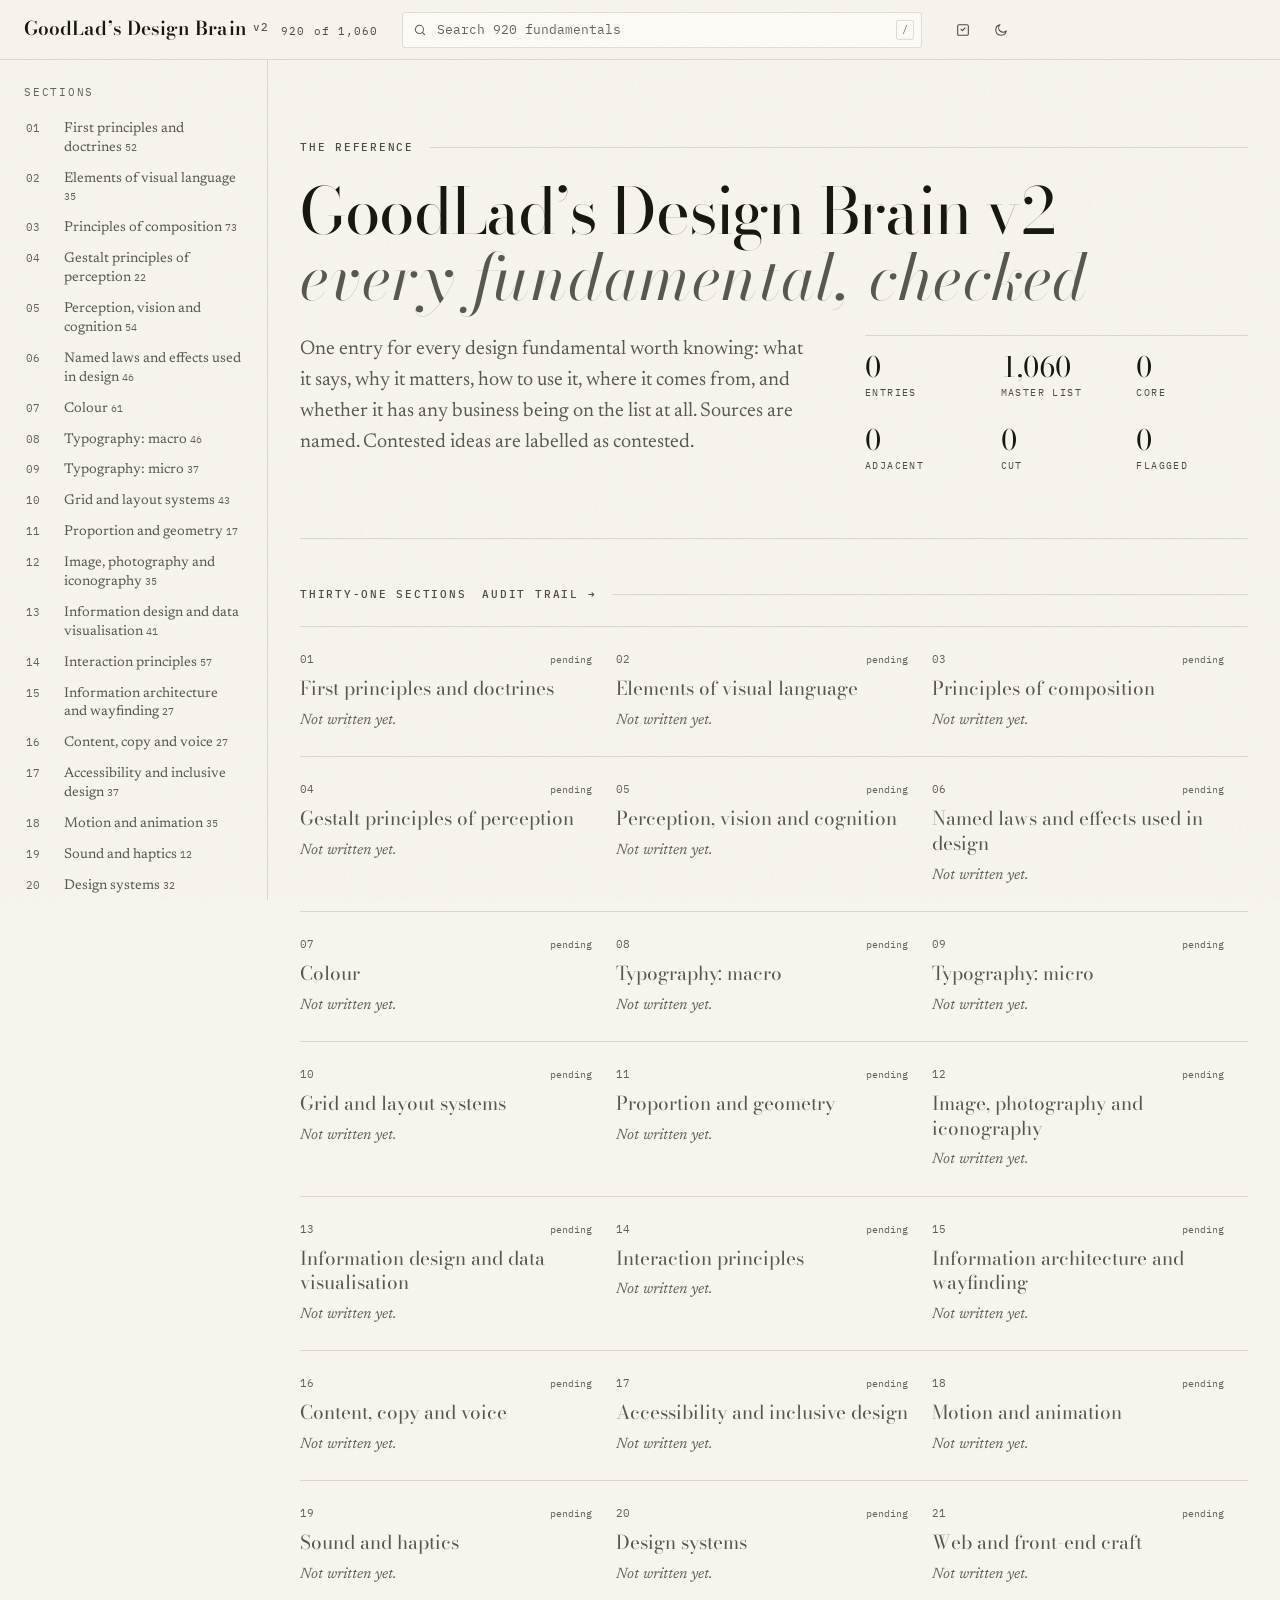
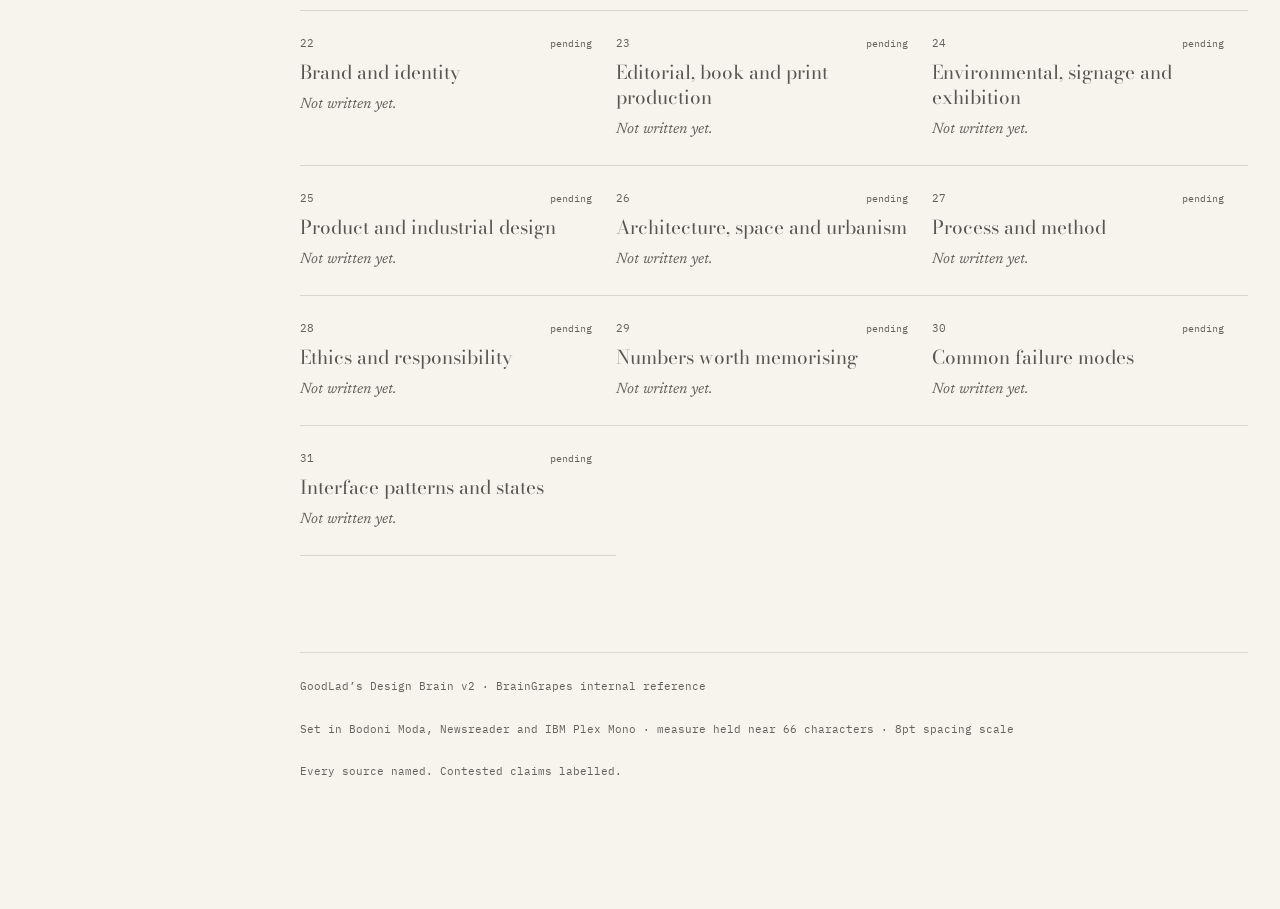
==== site/index.html @ 20d494e6 "Design Brain v2: method, measurement tool, 1,124 entries Library becomes method. Adds the always-rea" ====
<!doctype html>
<html lang="en-GB">
<head>
<meta charset="utf-8">
<meta name="viewport" content="width=device-width, initial-scale=1, viewport-fit=cover">
<title>GoodLad’s Design Brain v2</title>
<meta name="description" content="Every design fundamental, explained in plain English and checked against a named source.">
<meta name="color-scheme" content="light dark">

<link rel="preconnect" href="https://fonts.googleapis.com">
<link rel="preconnect" href="https://fonts.gstatic.com" crossorigin>
<!-- Three families, three jobs: Bodoni Moda displays (and demonstrates optical
     sizing), Newsreader carries the reading text, IBM Plex Mono labels. -->
<link href="https://fonts.googleapis.com/css2?family=Bodoni+Moda:ital,opsz,wght@0,6..96,400..700;1,6..96,400..600&family=Newsreader:ital,opsz,wght@0,6..72,300..600;1,6..72,300..500&family=IBM+Plex+Mono:wght@400;500;600&display=swap" rel="stylesheet">

<link rel="stylesheet" href="assets/styles.css">
<link rel="stylesheet" href="assets/demos.css">
<link rel="icon" href="data:image/svg+xml,<svg xmlns='http://www.w3.org/2000/svg' viewBox='0 0 100 100'><rect width='100' height='100' fill='%2317150f'/><text y='72' x='50' text-anchor='middle' font-size='64' fill='%23f7f4ed' font-family='Georgia,serif'>D</text></svg>">
</head>
<body>

<a class="skip-link" href="#view">Skip to content</a>

<header class="topbar">
  <button class="icon-btn nav-toggle" id="nav-btn" aria-label="Show sections">
    <svg viewBox="0 0 24 24" fill="none" stroke="currentColor" stroke-width="1.6" aria-hidden="true">
      <path d="M4 7h16M4 12h16M4 17h16" stroke-linecap="round"/>
    </svg>
  </button>

  <a class="brand" href="#/">
    <span class="brand__mark"><span class="brand__owner">GoodLad’s </span>Design Brain <span class="brand__v">v2</span></span>
    <span class="brand__meta" id="progress">loading</span>
  </a>

  <div class="topbar__search">
    <label class="visually-hidden" for="search">Search every fundamental</label>
    <input class="search-input" id="search" type="search" placeholder="Search every fundamental" autocomplete="off" spellcheck="false">
    <svg class="search-icon" viewBox="0 0 24 24" fill="none" stroke="currentColor" stroke-width="1.8" aria-hidden="true">
      <circle cx="11" cy="11" r="7"/><path d="M20 20l-3.6-3.6" stroke-linecap="round"/>
    </svg>
    <span class="search-kbd">/</span>
  </div>

  <div class="topbar__actions">
    <a class="icon-btn" href="#/audit" aria-label="Audit trail" title="Audit trail">
      <svg viewBox="0 0 24 24" fill="none" stroke="currentColor" stroke-width="1.6" aria-hidden="true">
        <path d="M9 11l2 2 4-4" stroke-linecap="round" stroke-linejoin="round"/>
        <rect x="4" y="4" width="16" height="16" rx="2"/>
      </svg>
    </a>
    <button class="icon-btn" id="theme-btn" aria-label="Switch theme" title="Switch theme">
      <svg viewBox="0 0 24 24" fill="none" stroke="currentColor" stroke-width="1.6" aria-hidden="true">
        <path d="M20 13.5A8 8 0 1 1 10.5 4a6.5 6.5 0 0 0 9.5 9.5z" stroke-linejoin="round"/>
      </svg>
    </button>
  </div>
</header>

<div class="scrim" id="scrim"></div>

<div class="layout">
  <nav class="rail" id="rail" aria-label="Sections">
    <div class="rail__group">
      <div class="rail__heading">Sections</div>
      <ul id="rail-list"></ul>
    </div>
    <div class="rail__group">
      <div class="rail__heading">Views</div>
      <ul>
        <li><a class="rail__link" href="#/"><span class="rail__num">&mdash;</span><span class="rail__title">Index</span></a></li>
        <li><a class="rail__link" href="#/audit"><span class="rail__num">&mdash;</span><span class="rail__title">Audit trail</span></a></li>
      </ul>
    </div>
  </nav>

  <main class="main" id="view" tabindex="-1"></main>
</div>

<script src="assets/app.js"></script>
</body>
</html>
---- site/assets/styles.css ----
/* ==========================================================================
   Design Brain — stylesheet
   Swiss editorial reference. Warm paper, ink, one accent, hairline rules.
   Build-free: no preprocessor, no framework. Custom properties only.
   ========================================================================== */

/* --------------------------------------------------------------------------
   1. Tokens
   -------------------------------------------------------------------------- */

:root {
  /* Paper and ink (light is the default; dark overrides below) */
  --paper:        #f7f4ed;
  --paper-raised: #fdfbf6;
  --paper-sunk:   #efeade;
  --ink:          #17150f;
  --ink-2:        rgba(23, 21, 15, 0.71);
  /* Measured against the paper: ink-3 carries real content (labels, blurbs,
     meta) so it clears 4.5:1, and ink-4 is incidental so it clears 3:1.
     Entry 1014 sets these thresholds; the site has to meet them. */
  --ink-3:        rgba(23, 21, 15, 0.76);
  --ink-4:        rgba(23, 21, 15, 0.66);
  --rule:         rgba(23, 21, 15, 0.13);
  --rule-strong:  rgba(23, 21, 15, 0.26);

  /* One accent, used sparingly */
  --accent:       #5b3a94;
  --accent-soft:  rgba(91, 58, 148, 0.10);
  --accent-line:  rgba(91, 58, 148, 0.34);

  /* Verdict + status signals. Never the only cue: always paired with a word. */
  --sig-core:     #2f6146;
  --sig-adjacent: #8a5a12;
  --sig-disputed: #9b3a20;
  --sig-cut:      #7a1f1f;
  --sig-bg:       rgba(23, 21, 15, 0.04);

  /* Type */
  /* Bodoni Moda carries an optical-size axis, so hairlines thicken as the type
     gets smaller. Entry 348 of this site explains why that matters. */
  --font-display: 'Bodoni Moda', 'Didot', 'Bodoni MT', Georgia, serif;
  --font-text:    'Newsreader', Georgia, 'Iowan Old Style', 'Times New Roman', serif;
  --font-mono:    'IBM Plex Mono', ui-monospace, 'SF Mono', Menlo, Consolas, monospace;

  /* Type scale — 1.25 (major third), rounded to whole pixels */
  --t-xs:   0.6875rem;  /* 11px  mono labels */
  --t-sm:   0.8125rem;  /* 13px  meta */
  --t-base: 1.0625rem;  /* 17px  body */
  --t-lg:   1.25rem;    /* 20px  lead */
  --t-xl:   1.5rem;     /* 24px  entry title */
  --t-2xl:  2rem;       /* 32px  section title */
  --t-3xl:  2.75rem;    /* 44px  page title */
  --t-4xl:  4rem;       /* 64px  home display */

  /* Spacing — 8pt grid with a 4pt half-step */
  --s-1: 0.25rem;  --s-2: 0.5rem;  --s-3: 0.75rem;  --s-4: 1rem;
  --s-5: 1.5rem;   --s-6: 2rem;    --s-7: 3rem;     --s-8: 4rem;
  --s-9: 6rem;     --s-10: 8rem;

  /* Measure — the fundamental this site is most careful about.
     The ch unit is the width of "0", which in Newsreader is wider than the
     average lowercase letter, so 68ch renders about 82 characters. Measured on
     screen, 56ch lands a body line at roughly 66 characters, inside the 45-75
     range that entry 372 sets out. */
  --measure: 56ch;
  --measure-tight: 46ch;

  --rail: 268px;
  --gutter: 128px;      /* field-label gutter inside an entry */
  --radius: 3px;
  --ease: cubic-bezier(0.22, 1, 0.36, 1);

  color-scheme: light;
}

:root[data-theme='dark'] {
  --paper:        #12100c;
  --paper-raised: #1a1712;
  --paper-sunk:   #0d0b08;
  --ink:          #ede7da;
  --ink-2:        rgba(237, 231, 218, 0.68);
  --ink-3:        rgba(237, 231, 218, 0.66);
  --ink-4:        rgba(237, 231, 218, 0.58);
  --rule:         rgba(237, 231, 218, 0.14);
  --rule-strong:  rgba(237, 231, 218, 0.28);

  --accent:       #b9a0ea;
  --accent-soft:  rgba(185, 160, 234, 0.12);
  --accent-line:  rgba(185, 160, 234, 0.38);

  --sig-core:     #7fc0a0;
  --sig-adjacent: #d9a558;
  --sig-disputed: #e0866a;
  --sig-cut:      #e07070;
  --sig-bg:       rgba(237, 231, 218, 0.05);

  color-scheme: dark;
}

@media (prefers-color-scheme: dark) {
  :root:not([data-theme='light']) {
    --paper:        #12100c;
    --paper-raised: #1a1712;
    --paper-sunk:   #0d0b08;
    --ink:          #ede7da;
    --ink-2:        rgba(237, 231, 218, 0.68);
    --ink-3:        rgba(237, 231, 218, 0.66);
    --ink-4:        rgba(237, 231, 218, 0.58);
    --rule:         rgba(237, 231, 218, 0.14);
    --rule-strong:  rgba(237, 231, 218, 0.28);
    --accent:       #b9a0ea;
    --accent-soft:  rgba(185, 160, 234, 0.12);
    --accent-line:  rgba(185, 160, 234, 0.38);
    --sig-core:     #7fc0a0;
    --sig-adjacent: #d9a558;
    --sig-disputed: #e0866a;
    --sig-cut:      #e07070;
    --sig-bg:       rgba(237, 231, 218, 0.05);
    color-scheme: dark;
  }
}

/* --------------------------------------------------------------------------
   2. Reset and base
   -------------------------------------------------------------------------- */

*, *::before, *::after { box-sizing: border-box; }

html {
  -webkit-text-size-adjust: 100%;
  scroll-behavior: smooth;
  scroll-padding-top: 96px;
}

@media (prefers-reduced-motion: reduce) {
  html { scroll-behavior: auto; }
  *, *::before, *::after {
    animation-duration: 0.001ms !important;
    animation-iteration-count: 1 !important;
    transition-duration: 0.001ms !important;
  }
}

body {
  margin: 0;
  background: var(--paper);
  color: var(--ink);
  font-family: var(--font-text);
  font-size: var(--t-base);
  line-height: 1.62;
  font-optical-sizing: auto;
  -webkit-font-smoothing: antialiased;
  text-rendering: optimizeLegibility;
}

/* Paper grain. Inline SVG so it works offline from file://. */
body::after {
  content: '';
  position: fixed;
  inset: 0;
  z-index: 9999;
  pointer-events: none;
  opacity: 0.028;
  background-image: url("data:image/svg+xml,%3Csvg xmlns='http://www.w3.org/2000/svg' viewBox='0 0 240 240'%3E%3Cfilter id='n'%3E%3CfeTurbulence type='fractalNoise' baseFrequency='0.85' numOctaves='3' stitchTiles='stitch'/%3E%3C/filter%3E%3Crect width='100%25' height='100%25' filter='url(%23n)'/%3E%3C/svg%3E");
}

:root[data-theme='dark'] body::after { opacity: 0.05; }

h1, h2, h3, h4 { margin: 0; font-weight: 400; line-height: 1.12; }
p { margin: 0 0 var(--s-4); }
p:last-child { margin-bottom: 0; }
ul, ol { margin: 0; padding: 0; }
li { list-style: none; }

a {
  color: inherit;
  text-decoration-color: var(--accent-line);
  text-underline-offset: 3px;
  text-decoration-thickness: 1px;
  transition: color 0.18s var(--ease);
}
a:hover { color: var(--accent); }

::selection { background: var(--ink); color: var(--paper); }

:focus-visible {
  outline: 2px solid var(--accent);
  outline-offset: 3px;
  border-radius: 1px;
}

button {
  font: inherit;
  color: inherit;
  background: none;
  border: none;
  cursor: pointer;
}

hr {
  height: 1px;
  border: 0;
  background: var(--rule);
  margin: var(--s-7) 0;
}

::-webkit-scrollbar { width: 10px; height: 10px; }
::-webkit-scrollbar-track { background: transparent; }
::-webkit-scrollbar-thumb { background: var(--rule-strong); border-radius: 6px; }
::-webkit-scrollbar-thumb:hover { background: var(--ink-3); }

.skip-link {
  position: absolute;
  left: -9999px;
  top: var(--s-2);
  z-index: 200;
  background: var(--ink);
  color: var(--paper);
  padding: var(--s-2) var(--s-4);
  font-family: var(--font-mono);
  font-size: var(--t-sm);
}
.skip-link:focus { left: var(--s-4); }

.visually-hidden {
  position: absolute;
  width: 1px; height: 1px;
  margin: -1px; padding: 0;
  overflow: hidden;
  clip: rect(0 0 0 0);
  white-space: nowrap;
  border: 0;
}

/* --------------------------------------------------------------------------
   3. Shared type primitives
   -------------------------------------------------------------------------- */

.mono-label {
  font-family: var(--font-mono);
  font-size: var(--t-xs);
  font-weight: 500;
  letter-spacing: 0.16em;
  text-transform: uppercase;
  color: var(--ink-3);
  line-height: 1.4;
}

.rule-label {
  display: flex;
  align-items: center;
  gap: var(--s-4);
  margin-bottom: var(--s-5);
}
.rule-label::after {
  content: '';
  flex: 1;
  height: 1px;
  background: var(--rule);
}

.display {
  font-family: var(--font-display);
  font-weight: 400;
  letter-spacing: -0.004em;
}

.lead {
  font-size: var(--t-lg);
  line-height: 1.55;
  color: var(--ink-2);
  max-width: var(--measure);
}

.measure { max-width: var(--measure); }

/* --------------------------------------------------------------------------
   4. Shell: top bar, rail, main
   -------------------------------------------------------------------------- */

.topbar {
  position: sticky;
  top: 0;
  z-index: 60;
  display: flex;
  align-items: center;
  gap: var(--s-5);
  height: 60px;
  padding: 0 var(--s-5);
  background: color-mix(in srgb, var(--paper) 88%, transparent);
  backdrop-filter: blur(14px);
  -webkit-backdrop-filter: blur(14px);
  border-bottom: 1px solid var(--rule);
}

.brand {
  display: flex;
  align-items: baseline;
  gap: var(--s-3);
  text-decoration: none;
  flex: 0 0 auto;
}
.brand__mark {
  font-family: var(--font-display);
  font-size: 1.1875rem;
  font-variation-settings: 'opsz' 20;
  letter-spacing: 0.004em;
  font-weight: 600;
  white-space: nowrap;
}
/* The owner's name is chrome, not wayfinding: it goes first on a narrow
   screen so the search field keeps a usable width. */
@media (max-width: 560px) { .brand__owner { display: none; } }
.brand__v {
  font-family: var(--font-mono);
  font-size: var(--t-xs);
  font-weight: 500;
  letter-spacing: 0.08em;
  vertical-align: 0.35em;
  margin-left: 0.15em;
  color: var(--ink-2);
}
.brand__meta {
  font-family: var(--font-mono);
  font-size: var(--t-xs);
  letter-spacing: 0.1em;
  color: var(--ink-3);
}
@media (max-width: 620px) { .brand__meta { display: none; } }

.topbar__search { flex: 1 1 auto; max-width: 520px; position: relative; }

.search-input {
  width: 100%;
  height: 36px;
  padding: 0 var(--s-4) 0 34px;
  font-family: var(--font-mono);
  font-size: var(--t-sm);
  color: var(--ink);
  background: var(--paper-raised);
  border: 1px solid var(--rule);
  border-radius: var(--radius);
  transition: border-color 0.18s var(--ease), background 0.18s var(--ease);
}
.search-input::placeholder { color: var(--ink-4); }
.search-input:focus {
  outline: none;
  border-color: var(--accent-line);
  background: var(--paper-raised);
  box-shadow: 0 0 0 3px var(--accent-soft);
}
.search-icon {
  position: absolute;
  left: 11px; top: 50%;
  transform: translateY(-50%);
  width: 14px; height: 14px;
  color: var(--ink-4);
  pointer-events: none;
}
.search-kbd {
  position: absolute;
  right: 8px; top: 50%;
  transform: translateY(-50%);
  font-family: var(--font-mono);
  font-size: 10px;
  color: var(--ink-4);
  border: 1px solid var(--rule);
  border-radius: 2px;
  padding: 1px 5px;
  pointer-events: none;
}
.search-input:focus + .search-icon + .search-kbd,
.search-input:not(:placeholder-shown) + .search-icon + .search-kbd { opacity: 0; }

.topbar__actions { display: flex; align-items: center; gap: var(--s-1); flex: 0 0 auto; }

.icon-btn {
  display: grid;
  place-items: center;
  width: 34px; height: 34px;
  border-radius: var(--radius);
  color: var(--ink-3);
  transition: color 0.18s var(--ease), background 0.18s var(--ease);
}
.icon-btn:hover { color: var(--ink); background: var(--sig-bg); }
.icon-btn svg { width: 16px; height: 16px; }

.nav-toggle { display: none; }
@media (max-width: 1080px) { .nav-toggle { display: grid; } }

.layout {
  display: grid;
  grid-template-columns: var(--rail) minmax(0, 1fr);
  align-items: start;
}
@media (max-width: 1080px) { .layout { grid-template-columns: minmax(0, 1fr); } }

/* Rail --------------------------------------------------------------------- */

.rail {
  position: sticky;
  top: 60px;
  height: calc(100vh - 60px);
  overflow-y: auto;
  overscroll-behavior: contain;
  border-right: 1px solid var(--rule);
  padding: var(--s-5) 0 var(--s-8);
}
@media (max-width: 1080px) {
  .rail {
    position: fixed;
    top: 60px; left: 0;
    width: min(320px, 86vw);
    background: var(--paper);
    border-right: 1px solid var(--rule-strong);
    transform: translateX(-102%);
    transition: transform 0.28s var(--ease);
    z-index: 55;
    box-shadow: 12px 0 40px rgba(0, 0, 0, 0.08);
  }
  body.nav-open .rail { transform: translateX(0); }
}

.rail__group { margin-bottom: var(--s-6); }
.rail__heading {
  padding: 0 var(--s-5) var(--s-3);
  font-family: var(--font-mono);
  font-size: var(--t-xs);
  letter-spacing: 0.16em;
  text-transform: uppercase;
  color: var(--ink-4);
}

.rail__link {
  display: grid;
  grid-template-columns: 26px minmax(0, 1fr);
  gap: var(--s-3);
  align-items: baseline;
  padding: 6px var(--s-5);
  font-size: 0.875rem;
  line-height: 1.35;
  color: var(--ink-2);
  text-decoration: none;
  border-left: 2px solid transparent;
  transition: color 0.16s var(--ease), background 0.16s var(--ease);
}
.rail__link:hover { color: var(--ink); background: var(--sig-bg); }
.rail__link[aria-current='page'] {
  color: var(--ink);
  border-left-color: var(--accent);
  background: var(--accent-soft);
}
.rail__num {
  font-family: var(--font-mono);
  font-size: var(--t-xs);
  color: var(--ink-4);
  font-variant-numeric: tabular-nums;
}
.rail__link[aria-current='page'] .rail__num { color: var(--accent); }
.rail__count {
  font-family: var(--font-mono);
  font-size: 10px;
  color: var(--ink-4);
}
.rail__link--pending .rail__title { color: var(--ink-4); }

.scrim {
  position: fixed;
  inset: 60px 0 0;
  background: rgba(0, 0, 0, 0.32);
  opacity: 0;
  pointer-events: none;
  transition: opacity 0.28s var(--ease);
  z-index: 54;
}
body.nav-open .scrim { opacity: 1; pointer-events: auto; }
@media (min-width: 1081px) { .scrim { display: none; } }

/* Main --------------------------------------------------------------------- */

.main { min-width: 0; padding: var(--s-7) var(--s-6) var(--s-10); }
@media (max-width: 700px) { .main { padding: var(--s-6) var(--s-5) var(--s-9); } }

.wrap { max-width: 980px; margin: 0 auto; }

/* --------------------------------------------------------------------------
   5. Home
   -------------------------------------------------------------------------- */

.hero { padding: var(--s-6) 0 var(--s-8); border-bottom: 1px solid var(--rule); }

.hero__title {
  font-family: var(--font-display);
  font-size: clamp(2.75rem, 7vw, var(--t-4xl));
  line-height: 1.02;
  letter-spacing: -0.012em;
  font-variation-settings: 'opsz' 96;
  margin-bottom: var(--s-5);
}
/* Bodoni italic fits tightly by design. Open it back up at display size so the
   words do not run together. */
.hero__title em {
  font-style: italic;
  font-weight: 400;
  letter-spacing: 0.008em;
  word-spacing: 0.06em;
  color: var(--ink-2);
}

.hero__grid {
  display: grid;
  grid-template-columns: minmax(0, 1.35fr) minmax(0, 1fr);
  gap: var(--s-7);
  align-items: end;
}
@media (max-width: 860px) { .hero__grid { grid-template-columns: minmax(0, 1fr); gap: var(--s-5); } }

.stat-row {
  display: grid;
  grid-template-columns: repeat(auto-fit, minmax(96px, 1fr));
  gap: var(--s-5);
  border-top: 1px solid var(--rule);
  padding-top: var(--s-4);
}
.stat__n {
  display: block;
  font-family: var(--font-display);
  font-size: 1.75rem;
  font-variation-settings: 'opsz' 32;
  line-height: 1.1;
  font-variant-numeric: tabular-nums;
}
.stat__l {
  display: block;
  font-family: var(--font-mono);
  font-size: 10px;
  letter-spacing: 0.14em;
  text-transform: uppercase;
  color: var(--ink-3);
  margin-top: 2px;
}

.section-index {
  display: grid;
  grid-template-columns: repeat(auto-fill, minmax(280px, 1fr));
  gap: 0;
  border-top: 1px solid var(--rule);
}

.sec-card {
  display: block;
  padding: var(--s-5) var(--s-5) var(--s-5) 0;
  border-bottom: 1px solid var(--rule);
  text-decoration: none;
  transition: background 0.18s var(--ease);
  position: relative;
}
/* Indent on hover via transform, never padding: these rows run into the hundreds
   and animating a layout property would thrash the whole list. */
.sec-card > * { transition: transform 0.18s var(--ease); }
.sec-card:hover { background: var(--sig-bg); }
.sec-card:hover > * { transform: translateX(8px); }
.sec-card__top {
  display: flex;
  align-items: baseline;
  justify-content: space-between;
  gap: var(--s-4);
  margin-bottom: var(--s-2);
}
.sec-card__num {
  font-family: var(--font-mono);
  font-size: var(--t-xs);
  color: var(--accent);
  font-variant-numeric: tabular-nums;
}
.sec-card__count { font-family: var(--font-mono); font-size: 10px; color: var(--ink-4); }
.sec-card__title {
  display: block;
  font-family: var(--font-display);
  font-size: 1.1875rem;
  font-variation-settings: 'opsz' 20;
  letter-spacing: 0;
  line-height: 1.3;
  margin-bottom: var(--s-2);
  color: var(--ink);
}
.sec-card__blurb { font-size: 0.9375rem; line-height: 1.5; color: var(--ink-3); margin: 0; }
/* Pending cards read as quieter, but the titles are still real text and must
   stay legible: no opacity stacking on top of an already-muted colour. */
.sec-card--pending .sec-card__title { color: var(--ink-2); }
.sec-card--pending .sec-card__num { color: var(--ink-4); }
.sec-card--pending .sec-card__blurb { color: var(--ink-4); font-style: italic; }

/* --------------------------------------------------------------------------
   6. Section page
   -------------------------------------------------------------------------- */

.page-head { padding-bottom: var(--s-6); border-bottom: 1px solid var(--rule-strong); margin-bottom: var(--s-7); }
.page-head__eyebrow { margin-bottom: var(--s-4); }
.page-head__title {
  font-family: var(--font-display);
  font-size: clamp(2rem, 4.4vw, var(--t-3xl));
  letter-spacing: -0.008em;
  line-height: 1.1;
  font-variation-settings: 'opsz' 72;
  margin-bottom: var(--s-5);
  max-width: 22ch;
}
.page-head__intro { font-size: var(--t-lg); line-height: 1.55; color: var(--ink-2); max-width: var(--measure); }

.toc {
  border-top: 1px solid var(--rule);
  border-bottom: 1px solid var(--rule);
  padding: var(--s-4) 0;
  margin-bottom: var(--s-7);
  columns: 2;
  column-gap: var(--s-6);
}
@media (max-width: 700px) { .toc { columns: 1; } }
.toc a {
  display: block;
  font-size: 0.875rem;
  line-height: 1.5;
  padding: 2px 0;
  color: var(--ink-2);
  text-decoration: none;
  break-inside: avoid;
}
.toc a:hover { color: var(--accent); }
.toc .n {
  font-family: var(--font-mono);
  font-size: 10px;
  color: var(--ink-4);
  margin-right: var(--s-2);
  font-variant-numeric: tabular-nums;
}

/* --------------------------------------------------------------------------
   7. Entry
   -------------------------------------------------------------------------- */

.entry {
  padding: var(--s-7) 0;
  border-bottom: 1px solid var(--rule);
  scroll-margin-top: 84px;
}
.entry:first-of-type { padding-top: var(--s-2); }

.entry__head { margin-bottom: var(--s-5); }

.entry__num {
  font-family: var(--font-mono);
  font-size: var(--t-xs);
  letter-spacing: 0.1em;
  color: var(--accent);
  font-variant-numeric: tabular-nums;
  display: block;
  margin-bottom: var(--s-2);
}

.entry__title {
  font-family: var(--font-display);
  font-size: clamp(1.5rem, 3vw, var(--t-xl));
  letter-spacing: -0.002em;
  font-variation-settings: 'opsz' 28;
  line-height: 1.2;
  margin-bottom: var(--s-3);
  display: flex;
  align-items: baseline;
  gap: var(--s-3);
  flex-wrap: wrap;
}
.entry__anchor {
  font-family: var(--font-mono);
  font-size: var(--t-xs);
  color: var(--ink-4);
  opacity: 0;
  text-decoration: none;
  transition: opacity 0.18s var(--ease);
}
.entry:hover .entry__anchor, .entry__anchor:focus { opacity: 1; }

.entry__aka {
  font-family: var(--font-mono);
  font-size: var(--t-xs);
  color: var(--ink-3);
  margin-bottom: var(--s-3);
}

.entry__oneline {
  font-size: var(--t-lg);
  line-height: 1.5;
  color: var(--ink);
  max-width: var(--measure);
  border-left: 2px solid var(--accent-line);
  padding-left: var(--s-4);
  margin-bottom: var(--s-5);
}

/* Field rows: mono label in a left gutter, content in the measure column. */
.field {
  display: grid;
  grid-template-columns: var(--gutter) minmax(0, 1fr);
  gap: var(--s-5);
  padding: var(--s-4) 0;
  border-top: 1px solid var(--rule);
  align-items: start;
}
.field:first-of-type { border-top: 1px solid var(--rule); }
@media (max-width: 760px) {
  .field { grid-template-columns: minmax(0, 1fr); gap: var(--s-2); }
}
.field__label { padding-top: 3px; }
.field__body { max-width: var(--measure); min-width: 0; }
.field__body > p { margin-bottom: var(--s-3); }

.how-list { display: flex; flex-direction: column; gap: var(--s-3); }
.how-list li {
  display: grid;
  grid-template-columns: 18px minmax(0, 1fr);
  gap: var(--s-3);
  align-items: baseline;
}
.how-list li::before {
  content: counter(how-counter);
  counter-increment: how-counter;
  font-family: var(--font-mono);
  font-size: 10px;
  color: var(--ink-4);
  font-variant-numeric: tabular-nums;
}
.how-list { counter-reset: how-counter; }

.callout {
  background: var(--sig-bg);
  border-left: 2px solid var(--rule-strong);
  padding: var(--s-3) var(--s-4);
  font-size: 1rem;
  line-height: 1.55;
}
.callout--pitfall { border-left-color: var(--sig-disputed); }
.callout--numbers {
  border-left-color: var(--accent-line);
  font-family: var(--font-mono);
  font-size: var(--t-sm);
  line-height: 1.7;
}

.source-line { font-size: 1rem; color: var(--ink-2); }

/* Chips --------------------------------------------------------------------- */

.chips { display: flex; flex-wrap: wrap; gap: var(--s-2); align-items: center; }

.chip {
  display: inline-flex;
  align-items: center;
  gap: var(--s-2);
  font-family: var(--font-mono);
  font-size: 10px;
  letter-spacing: 0.12em;
  text-transform: uppercase;
  padding: 3px 8px;
  border: 1px solid var(--rule-strong);
  border-radius: 2px;
  color: var(--ink-2);
  white-space: nowrap;
}
.chip::before {
  content: '';
  width: 5px; height: 5px;
  border-radius: 50%;
  background: currentColor;
  flex: 0 0 auto;
}
.chip--core     { color: var(--sig-core);     border-color: color-mix(in srgb, var(--sig-core) 40%, transparent); }
.chip--adjacent { color: var(--sig-adjacent); border-color: color-mix(in srgb, var(--sig-adjacent) 40%, transparent); }
.chip--cut      { color: var(--sig-cut);      border-color: color-mix(in srgb, var(--sig-cut) 45%, transparent); }
.chip--verified { color: var(--sig-core);     border-color: color-mix(in srgb, var(--sig-core) 40%, transparent); }
.chip--adjusted { color: var(--sig-adjacent); border-color: color-mix(in srgb, var(--sig-adjacent) 40%, transparent); }
.chip--disputed { color: var(--sig-disputed); border-color: color-mix(in srgb, var(--sig-disputed) 45%, transparent); }
.chip--unverified { color: var(--ink-3); border-style: dashed; }

.entry--cut .entry__title { text-decoration: line-through; text-decoration-color: var(--sig-cut); text-decoration-thickness: 1px; }
.entry--cut { opacity: 0.86; }

.related { display: flex; flex-wrap: wrap; gap: var(--s-2); }
.related a {
  font-family: var(--font-mono);
  font-size: 10px;
  letter-spacing: 0.08em;
  padding: 3px 8px;
  border: 1px solid var(--rule);
  border-radius: 2px;
  text-decoration: none;
  color: var(--ink-2);
}
.related a:hover { border-color: var(--accent-line); color: var(--accent); }

/* --------------------------------------------------------------------------
   8. Search
   -------------------------------------------------------------------------- */

.results { border-top: 1px solid var(--rule); }

.result {
  display: grid;
  grid-template-columns: 56px minmax(0, 1fr) auto;
  gap: var(--s-4);
  align-items: baseline;
  padding: var(--s-4) var(--s-3) var(--s-4) 0;
  border-bottom: 1px solid var(--rule);
  text-decoration: none;
  transition: background 0.16s var(--ease);
}
.result > * { transition: transform 0.16s var(--ease); }
.result:hover, .result.is-active { background: var(--sig-bg); }
.result:hover > *, .result.is-active > * { transform: translateX(8px); }
.result__n {
  font-family: var(--font-mono);
  font-size: var(--t-xs);
  color: var(--ink-4);
  font-variant-numeric: tabular-nums;
}
/* Dense list rows use the reading serif, not the didone: at 17px a high-contrast
   display face gets fragile and slows scanning. */
.result__t { font-family: var(--font-text); font-weight: 500; font-size: 1.0625rem; }
.result__o { display: block; font-size: 0.9375rem; color: var(--ink-3); line-height: 1.45; margin-top: 2px; }
.result__s { font-family: var(--font-mono); font-size: 10px; color: var(--ink-4); text-align: right; white-space: nowrap; }
mark { background: var(--accent-soft); color: inherit; padding: 0 1px; border-radius: 2px; }

/* --------------------------------------------------------------------------
   9. Audit table
   -------------------------------------------------------------------------- */

.filters { display: flex; flex-wrap: wrap; gap: var(--s-2); margin-bottom: var(--s-6); }
.filter-btn {
  font-family: var(--font-mono);
  font-size: var(--t-xs);
  letter-spacing: 0.1em;
  text-transform: uppercase;
  padding: 5px 11px;
  border: 1px solid var(--rule-strong);
  border-radius: 2px;
  color: var(--ink-2);
  transition: all 0.16s var(--ease);
}
.filter-btn:hover { border-color: var(--accent-line); color: var(--accent); }
.filter-btn[aria-pressed='true'] { background: var(--ink); color: var(--paper); border-color: var(--ink); }

.audit-row {
  display: grid;
  grid-template-columns: 56px minmax(0, 1.1fr) 96px minmax(0, 1.9fr);
  gap: var(--s-4);
  padding: var(--s-4) 0;
  border-bottom: 1px solid var(--rule);
  align-items: start;
  font-size: 1rem;
}
@media (max-width: 860px) {
  .audit-row { grid-template-columns: 48px minmax(0, 1fr); }
  .audit-row .audit-verdict { grid-column: 2; }
  .audit-row .audit-why { grid-column: 2; }
}
.audit-why { color: var(--ink-2); line-height: 1.5; }

/* --------------------------------------------------------------------------
   10. Footer, empty states, print
   -------------------------------------------------------------------------- */

.colophon {
  margin-top: var(--s-9);
  padding-top: var(--s-5);
  border-top: 1px solid var(--rule);
  display: flex;
  flex-wrap: wrap;
  gap: var(--s-5);
  justify-content: space-between;
  font-family: var(--font-mono);
  font-size: var(--t-xs);
  color: var(--ink-4);
  line-height: 1.7;
}

.empty {
  padding: var(--s-8) 0;
  text-align: left;
  max-width: var(--measure-tight);
}
.empty__title { font-family: var(--font-display); font-size: var(--t-2xl); margin-bottom: var(--s-4); letter-spacing: -0.004em; font-variation-settings: 'opsz' 40; }
.empty p { color: var(--ink-2); }

.pagination {
  display: flex;
  justify-content: space-between;
  gap: var(--s-5);
  margin-top: var(--s-8);
  padding-top: var(--s-5);
  border-top: 1px solid var(--rule-strong);
}
.pagination a { text-decoration: none; max-width: 46%; }
.pagination .mono-label { margin-bottom: var(--s-2); }
.pagination__t { font-family: var(--font-text); font-weight: 500; font-size: 1.0625rem; line-height: 1.3; }
.pagination__next { text-align: right; margin-left: auto; }

.loading {
  display: flex;
  align-items: center;
  gap: var(--s-3);
  padding: var(--s-8) 0;
  font-family: var(--font-mono);
  font-size: var(--t-sm);
  color: var(--ink-3);
}
.loading::before {
  content: '';
  width: 8px; height: 8px;
  border-radius: 50%;
  background: var(--accent);
  animation: pulse 1.2s ease-in-out infinite;
}
@keyframes pulse { 0%, 100% { opacity: 0.25; } 50% { opacity: 1; } }

/* No "both" fill mode. With it, the page holds the from-state (opacity 0)
   until the animation runs, so anything that stops it running leaves the whole
   view invisible. Without it the content is visible by default and the
   animation is pure decoration on top. */
.fade-in { animation: fadeIn 0.4s var(--ease); }
@keyframes fadeIn { from { opacity: 0; transform: translateY(6px); } to { opacity: 1; transform: none; } }

@media print {
  .topbar, .rail, .scrim, .pagination, body::after { display: none !important; }
  .layout { grid-template-columns: 1fr; }
  body { background: #fff; color: #000; font-size: 11pt; }
  .entry { break-inside: avoid; border-bottom: 1px solid #ccc; }
  a { text-decoration: none; color: #000; }
}
---- site/assets/demos.css ----
/* ==========================================================================
   Design Brain — demo kit
   A small, fixed vocabulary for the live visual example attached to each entry.
   Every demo is built from these classes so 1,119 of them read as one system.
   Nothing here loads an image: demos are markup, so they stay sharp, follow the
   theme, weigh nothing and work offline.
   ========================================================================== */

/* --------------------------------------------------------------------------
   Shell
   -------------------------------------------------------------------------- */

.db-demo { margin: 0; }

/* Visuals want more room than the reading measure allows. */
.field--demo .field__body { max-width: 660px; }

.db-stage {
  position: relative;
  background: var(--paper-raised);
  border: 1px solid var(--rule);
  border-radius: var(--radius);
  padding: var(--s-5);
  overflow: hidden;
}
.db-stage--tight { padding: var(--s-3); }
.db-stage--flush { padding: 0; }
.db-stage--dark { background: var(--paper-sunk); }

.db-cap {
  margin-top: var(--s-2);
  font-family: var(--font-mono);
  font-size: var(--t-xs);
  line-height: 1.5;
  color: var(--ink-3);
}
.db-cap b { color: var(--ink-2); font-weight: 500; }

/* Two-up comparison: the workhorse of teaching a fundamental. ---------------- */

.db-pair {
  display: grid;
  grid-template-columns: 1fr 1fr;
  gap: var(--s-4);
}
@media (max-width: 620px) { .db-pair { grid-template-columns: 1fr; } }

/* The half is a flex column so the stage fills the space left under the tag.
   Using height:100% here made the stage overflow by the tag's height and paint
   over the caption below. */
.db-half { min-width: 0; display: flex; flex-direction: column; }
.db-half > .db-stage { flex: 1 1 auto; }

.db-tag {
  display: block;
  margin-bottom: var(--s-2);
  font-family: var(--font-mono);
  font-size: 10px;
  letter-spacing: 0.14em;
  text-transform: uppercase;
  color: var(--ink-3);
}
.db-tag--bad  { color: var(--sig-disputed); }
.db-tag--good { color: var(--sig-core); }

/* --------------------------------------------------------------------------
   Layout helpers
   -------------------------------------------------------------------------- */

.db-row { display: flex; align-items: center; gap: var(--s-3); flex-wrap: wrap; }
.db-row--tight { gap: 4px; }
.db-row--loose { gap: var(--s-6); }
.db-row--top { align-items: flex-start; }
.db-row--between { justify-content: space-between; }
.db-row--centre { justify-content: center; }
.db-row--nowrap { flex-wrap: nowrap; }
.db-row--baseline { align-items: baseline; }
.db-row--bottom { align-items: flex-end; }

.db-col { display: flex; flex-direction: column; gap: var(--s-3); }
.db-col--tight { gap: 4px; }

.db-stack { display: grid; }
.db-stack > * { grid-area: 1 / 1; }

.db-centre { display: grid; place-items: center; min-height: 120px; }
.db-fill { width: 100%; }

/* --------------------------------------------------------------------------
   Marks: the neutral shapes most perception demos are built from
   -------------------------------------------------------------------------- */

.db-dot, .db-sq, .db-tri {
  --mark: var(--ink);
  flex: 0 0 auto;
  background: var(--mark);
}
.db-dot { width: 14px; height: 14px; border-radius: 50%; }
.db-sq  { width: 14px; height: 14px; }
.db-tri {
  width: 0; height: 0; background: none;
  border-left: 8px solid transparent;
  border-right: 8px solid transparent;
  border-bottom: 14px solid var(--mark);
}

.db-dot--lg, .db-sq--lg { width: 26px; height: 26px; }
.db-dot--sm, .db-sq--sm { width: 8px; height: 8px; }
.db-dot--open { background: none; border: 1.5px solid var(--mark); }
.db-dot--accent, .db-sq--accent { --mark: var(--accent); }
.db-dot--mute, .db-sq--mute { --mark: var(--ink-4); }

.db-bar {
  height: 10px;
  background: var(--ink-4);
  border-radius: 1px;
}
.db-bar--ink { background: var(--ink); }
.db-bar--accent { background: var(--accent); }
.db-bar--tall { height: 22px; }
.db-bar--thin { height: 5px; }

.db-block {
  background: var(--ink-4);
  border-radius: 2px;
  min-height: 34px;
}
.db-block--ink { background: var(--ink); }
.db-block--accent { background: var(--accent); }
.db-block--outline { background: none; border: 1px solid var(--rule-strong); }

/* Text-as-texture: grey bars that stand in for body copy. */
.db-lines { display: flex; flex-direction: column; gap: 6px; }
.db-lines > i {
  display: block;
  height: 6px;
  background: var(--ink-4);
  border-radius: 1px;
  opacity: 0.55;
}
.db-lines > i:last-child { width: 62%; }

/* --------------------------------------------------------------------------
   Type specimens
   -------------------------------------------------------------------------- */

.db-type { font-family: var(--font-text); color: var(--ink); }
.db-type--display { font-family: var(--font-display); }
.db-type--mono { font-family: var(--font-mono); }
.db-type p { margin: 0 0 var(--s-2); }
.db-type p:last-child { margin-bottom: 0; }

.db-measure-narrow { max-width: 22em; }
.db-measure-good   { max-width: 33em; }
.db-measure-wide   { max-width: 100%; }

.db-specimen {
  font-family: var(--font-display);
  line-height: 1;
  letter-spacing: -0.01em;
}

/* Baseline and column overlays, drawn with gradients so no assets are needed. */
.db-baseline {
  background-image: repeating-linear-gradient(
    to bottom, var(--accent-soft) 0 1px, transparent 1px 24px);
}
/* Column guides sit behind the content and must stay quiet enough to read
   through. Set --db-cols for a different count. */
.db-cols {
  --db-cols: 6;
  --db-gutter: 16px;
  position: absolute;
  inset: 0;
  pointer-events: none;
  opacity: 0.5;
  background-image: repeating-linear-gradient(
    to right,
    var(--accent-soft) 0 calc((100% - (var(--db-cols) - 1) * var(--db-gutter)) / var(--db-cols)),
    transparent 0 calc((100% - (var(--db-cols) - 1) * var(--db-gutter)) / var(--db-cols) + var(--db-gutter)));
}

/* --------------------------------------------------------------------------
   Colour
   -------------------------------------------------------------------------- */

.db-swatch {
  width: 46px; height: 46px;
  border-radius: 2px;
  border: 1px solid var(--rule);
  flex: 0 0 auto;
}
.db-swatch--lg { width: 72px; height: 72px; }
.db-swatch--round { border-radius: 50%; }

.db-ramp { display: flex; width: 100%; height: 34px; border-radius: 2px; overflow: hidden; border: 1px solid var(--rule); }
.db-ramp > span { flex: 1 1 0; }

.db-chip-text {
  display: grid;
  place-items: center;
  padding: var(--s-3);
  border-radius: 2px;
  font-size: 0.9375rem;
  text-align: center;
}

/* --------------------------------------------------------------------------
   Miniature interface parts
   -------------------------------------------------------------------------- */

.db-ui {
  background: var(--paper);
  border: 1px solid var(--rule-strong);
  border-radius: 4px;
  padding: var(--s-3);
  font-size: 0.8125rem;
  color: var(--ink-2);
}

.db-btn {
  display: inline-block;
  padding: 7px 14px;
  border-radius: 3px;
  background: var(--ink);
  color: var(--paper);
  font-family: var(--font-mono);
  font-size: 11px;
  letter-spacing: 0.04em;
  border: 1px solid var(--ink);
  white-space: nowrap;
}
.db-btn--ghost { background: none; color: var(--ink-2); border-color: var(--rule-strong); }
.db-btn--quiet { background: none; color: var(--ink-3); border-color: transparent; }
.db-btn--danger { background: var(--sig-cut); border-color: var(--sig-cut); color: #fff; }
.db-btn--sm { padding: 3px 8px; font-size: 10px; }
.db-btn--lg { padding: 12px 22px; font-size: 13px; }

.db-input {
  display: block;
  width: 100%;
  padding: 7px 10px;
  border: 1px solid var(--rule-strong);
  border-radius: 3px;
  background: var(--paper);
  font-family: var(--font-mono);
  font-size: 11px;
  color: var(--ink-3);
}
.db-input--error { border-color: var(--sig-disputed); }

.db-label {
  display: block;
  margin-bottom: 3px;
  font-family: var(--font-mono);
  font-size: 10px;
  letter-spacing: 0.08em;
  text-transform: uppercase;
  color: var(--ink-3);
}

.db-card {
  background: var(--paper);
  border: 1px solid var(--rule);
  border-radius: 3px;
  padding: var(--s-3);
}

.db-nav {
  display: flex;
  gap: var(--s-4);
  font-family: var(--font-mono);
  font-size: 11px;
  color: var(--ink-3);
  border-bottom: 1px solid var(--rule);
  padding-bottom: var(--s-2);
}
.db-nav b { color: var(--ink); font-weight: 500; }

/* --------------------------------------------------------------------------
   Annotation
   -------------------------------------------------------------------------- */

.db-note {
  font-family: var(--font-mono);
  font-size: 10px;
  letter-spacing: 0.06em;
  color: var(--ink-3);
  text-transform: uppercase;
}
.db-note--accent { color: var(--accent); }

.db-arrow { color: var(--ink-4); font-size: 14px; line-height: 1; }

.db-measure-mark {
  position: relative;
  border-top: 1px solid var(--accent-line);
  padding-top: 3px;
  font-family: var(--font-mono);
  font-size: 10px;
  color: var(--accent);
}

.db-svg { display: block; width: 100%; height: auto; overflow: visible; }
.db-svg .s { stroke: var(--ink); fill: none; stroke-width: 1.5; }
.db-svg .s-mute { stroke: var(--ink-4); fill: none; stroke-width: 1; }
.db-svg .s-accent { stroke: var(--accent); fill: none; stroke-width: 1.5; }
.db-svg .f { fill: var(--ink); stroke: none; }
.db-svg .f-mute { fill: var(--ink-4); stroke: none; }
.db-svg .f-accent { fill: var(--accent); stroke: none; }
.db-svg .t {
  fill: var(--ink-3);
  font-family: var(--font-mono);
  font-size: 9px;
  letter-spacing: 0.06em;
  stroke: none;
}

/* --------------------------------------------------------------------------
   Motion. Every animation stops for prefers-reduced-motion, which the global
   stylesheet already enforces, and each one loops so it can be watched twice.
   -------------------------------------------------------------------------- */

.db-anim { animation-duration: 2.4s; animation-iteration-count: infinite; }
.db-anim--slide  { animation-name: dbSlide; }
.db-anim--fade   { animation-name: dbFade; }
.db-anim--pulse  { animation-name: dbPulse; }
.db-anim--linear { animation-timing-function: linear; }
.db-anim--ease   { animation-timing-function: cubic-bezier(0.22, 1, 0.36, 1); }
.db-anim--in     { animation-timing-function: cubic-bezier(0.5, 0, 0.75, 0); }
.db-anim--jump   { animation-timing-function: steps(4, end); }

@keyframes dbSlide { 0%, 12% { transform: translateX(0); } 50%, 62% { transform: translateX(120px); } 100% { transform: translateX(0); } }
@keyframes dbFade  { 0%, 12% { opacity: 0.15; } 50%, 62% { opacity: 1; } 100% { opacity: 0.15; } }
@keyframes dbPulse { 0%, 100% { transform: scale(1); } 50% { transform: scale(1.35); } }

/* --------------------------------------------------------------------------
   Print: demos stay, animation does not
   -------------------------------------------------------------------------- */

@media print {
  .db-anim { animation: none !important; }
  .db-stage { border-color: #ccc; background: #fff; }
}

/* Entries judged not to need a visual. */
.no-visual { font-size: 0.9375rem; color: var(--ink-3); margin: 0; font-style: italic; }
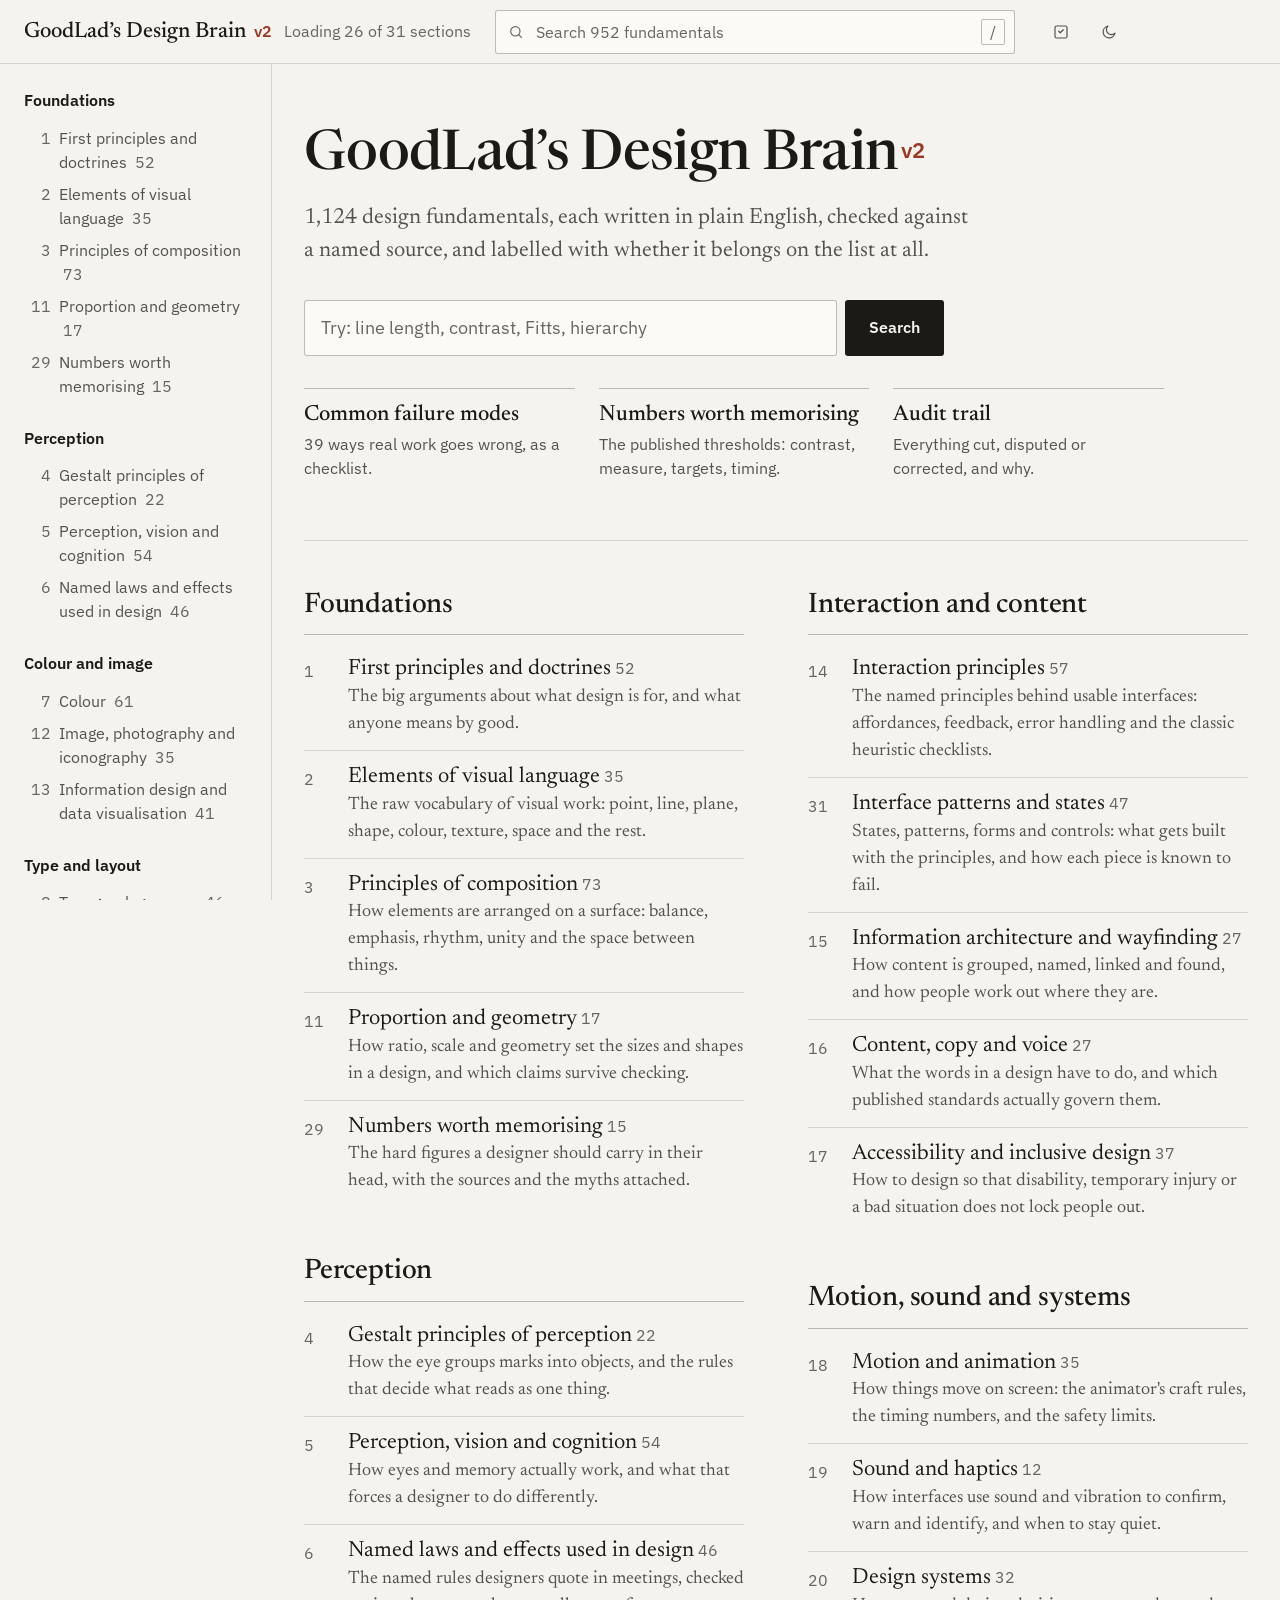
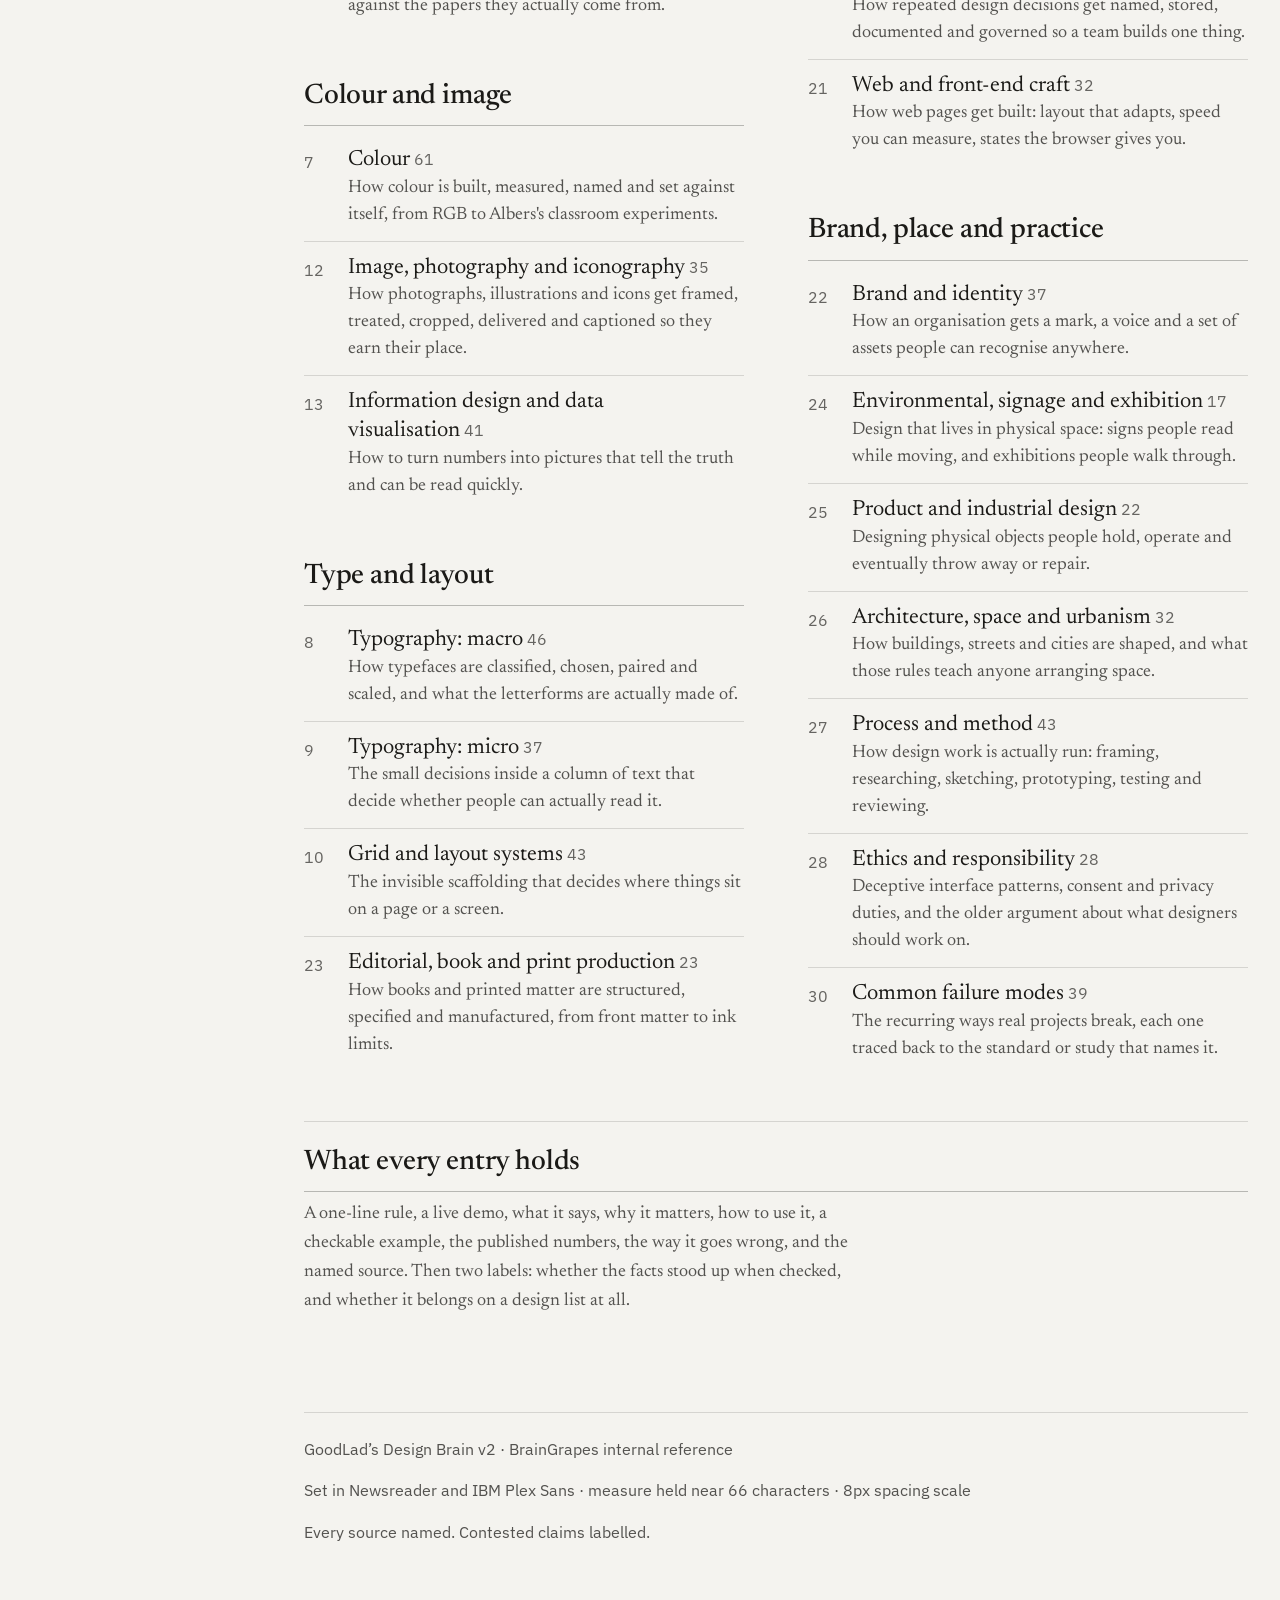
==== commit 622afa0c: "Run the site through its own method Critique with measure.mjs, the landing-page playbook and the cor" ====
--- a/site/index.html
+++ b/site/index.html
@@ -9,13 +9,14 @@
 
 <link rel="preconnect" href="https://fonts.googleapis.com">
 <link rel="preconnect" href="https://fonts.gstatic.com" crossorigin>
-<!-- Three families, three jobs: Bodoni Moda displays (and demonstrates optical
-     sizing), Newsreader carries the reading text, IBM Plex Mono labels. -->
-<link href="https://fonts.googleapis.com/css2?family=Bodoni+Moda:ital,opsz,wght@0,6..96,400..700;1,6..96,400..600&family=Newsreader:ital,opsz,wght@0,6..72,300..600;1,6..72,300..500&family=IBM+Plex+Mono:wght@400;500;600&display=swap" rel="stylesheet">
+<!-- Two families, two jobs: Newsreader for everything read, with its optical
+     size axis doing the headings; IBM Plex Sans for the chrome. Plex Mono is
+     loaded for the demos only. -->
+<link href="https://fonts.googleapis.com/css2?family=Newsreader:ital,opsz,wght@0,6..72,400..600;1,6..72,400..500&family=IBM+Plex+Sans:wght@400;500;600&family=IBM+Plex+Mono:wght@400;500&display=swap" rel="stylesheet">
 
 <link rel="stylesheet" href="assets/styles.css">
 <link rel="stylesheet" href="assets/demos.css">
-<link rel="icon" href="data:image/svg+xml,<svg xmlns='http://www.w3.org/2000/svg' viewBox='0 0 100 100'><rect width='100' height='100' fill='%2317150f'/><text y='72' x='50' text-anchor='middle' font-size='64' fill='%23f7f4ed' font-family='Georgia,serif'>D</text></svg>">
+<link rel="icon" href="data:image/svg+xml,<svg xmlns='http://www.w3.org/2000/svg' viewBox='0 0 100 100'><rect width='100' height='100' fill='%231b1a17'/><text y='72' x='50' text-anchor='middle' font-size='64' fill='%23f4f3ef' font-family='Georgia,serif'>D</text></svg>">
 </head>
 <body>
 
@@ -35,7 +36,7 @@
 
   <div class="topbar__search">
     <label class="visually-hidden" for="search">Search every fundamental</label>
-    <input class="search-input" id="search" type="search" placeholder="Search every fundamental" autocomplete="off" spellcheck="false">
+    <input class="search-input" id="search" type="search" placeholder="Search 1,124 fundamentals" autocomplete="off" spellcheck="false">
     <svg class="search-icon" viewBox="0 0 24 24" fill="none" stroke="currentColor" stroke-width="1.8" aria-hidden="true">
       <circle cx="11" cy="11" r="7"/><path d="M20 20l-3.6-3.6" stroke-linecap="round"/>
     </svg>
@@ -61,15 +62,12 @@
 
 <div class="layout">
   <nav class="rail" id="rail" aria-label="Sections">
+    <ul id="rail-list"></ul>
     <div class="rail__group">
-      <div class="rail__heading">Sections</div>
-      <ul id="rail-list"></ul>
-    </div>
-    <div class="rail__group">
-      <div class="rail__heading">Views</div>
+      <div class="rail__heading">Also</div>
       <ul>
-        <li><a class="rail__link" href="#/"><span class="rail__num">&mdash;</span><span class="rail__title">Index</span></a></li>
-        <li><a class="rail__link" href="#/audit"><span class="rail__num">&mdash;</span><span class="rail__title">Audit trail</span></a></li>
+        <li><a class="rail__link" href="#/"><span class="rail__num"></span><span class="rail__title">Index</span></a></li>
+        <li><a class="rail__link" href="#/audit"><span class="rail__num"></span><span class="rail__title">Audit trail</span></a></li>
       </ul>
     </div>
   </nav>
--- a/site/assets/styles.css
+++ b/site/assets/styles.css
@@ -1,7 +1,9 @@
 /* ==========================================================================
-   Design Brain — stylesheet
-   Swiss editorial reference. Warm paper, ink, one accent, hairline rules.
+   Design Brain v2 — stylesheet
+   A reference, not a magazine. Two families with two jobs, one accent, a
+   five-step type scale, spacing on an 8px grid, and nothing that moves.
    Build-free: no preprocessor, no framework. Custom properties only.
+   The decisions behind every value are in site/DECISIONS.md.
    ========================================================================== */
 
 /* --------------------------------------------------------------------------
@@ -9,113 +11,107 @@
    -------------------------------------------------------------------------- */
 
 :root {
-  /* Paper and ink (light is the default; dark overrides below) */
-  --paper:        #f7f4ed;
-  --paper-raised: #fdfbf6;
-  --paper-sunk:   #efeade;
-  --ink:          #17150f;
-  --ink-2:        rgba(23, 21, 15, 0.71);
-  /* Measured against the paper: ink-3 carries real content (labels, blurbs,
-     meta) so it clears 4.5:1, and ink-4 is incidental so it clears 3:1.
-     Entry 1014 sets these thresholds; the site has to meet them. */
-  --ink-3:        rgba(23, 21, 15, 0.76);
-  --ink-4:        rgba(23, 21, 15, 0.66);
-  --rule:         rgba(23, 21, 15, 0.13);
-  --rule-strong:  rgba(23, 21, 15, 0.26);
-
-  /* One accent, used sparingly */
-  --accent:       #5b3a94;
-  --accent-soft:  rgba(91, 58, 148, 0.10);
-  --accent-line:  rgba(91, 58, 148, 0.34);
-
-  /* Verdict + status signals. Never the only cue: always paired with a word. */
+  /* Paper and ink. Light is the default; dark overrides below.
+     Measured on the paper: ink-2 clears 7:1, ink-3 clears 4.5:1 and is the
+     quietest colour any text is set in. ink-4 is for rules and icons only. */
+  --paper:        #f4f3ef;
+  --paper-raised: #fbfaf7;
+  --paper-sunk:   #eae8e2;
+  --ink:          #1b1a17;
+  --ink-2:        rgba(27, 26, 23, 0.74);
+  --ink-3:        rgba(27, 26, 23, 0.66);
+  --ink-4:        rgba(27, 26, 23, 0.56);
+  --rule:         rgba(27, 26, 23, 0.14);
+  --rule-strong:  rgba(27, 26, 23, 0.28);
+
+  /* One accent: the rust the verdict chips already used. Warm on a cool-
+     neutral ground, so it advances (#311). 6.3:1 on the paper as text. */
+  --accent:       #9b3a20;
+  --accent-soft:  rgba(155, 58, 32, 0.10);
+  --accent-line:  rgba(155, 58, 32, 0.40);
+
+  /* Verdict and status signals. Never the only cue: always paired with a word. */
   --sig-core:     #2f6146;
   --sig-adjacent: #8a5a12;
   --sig-disputed: #9b3a20;
   --sig-cut:      #7a1f1f;
-  --sig-bg:       rgba(23, 21, 15, 0.04);
-
-  /* Type */
-  /* Bodoni Moda carries an optical-size axis, so hairlines thicken as the type
-     gets smaller. Entry 348 of this site explains why that matters. */
-  --font-display: 'Bodoni Moda', 'Didot', 'Bodoni MT', Georgia, serif;
-  --font-text:    'Newsreader', Georgia, 'Iowan Old Style', 'Times New Roman', serif;
-  --font-mono:    'IBM Plex Mono', ui-monospace, 'SF Mono', Menlo, Consolas, monospace;
-
-  /* Type scale — 1.25 (major third), rounded to whole pixels */
-  --t-xs:   0.6875rem;  /* 11px  mono labels */
-  --t-sm:   0.8125rem;  /* 13px  meta */
-  --t-base: 1.0625rem;  /* 17px  body */
-  --t-lg:   1.25rem;    /* 20px  lead */
-  --t-xl:   1.5rem;     /* 24px  entry title */
-  --t-2xl:  2rem;       /* 32px  section title */
-  --t-3xl:  2.75rem;    /* 44px  page title */
-  --t-4xl:  4rem;       /* 64px  home display */
-
-  /* Spacing — 8pt grid with a 4pt half-step */
+  --sig-bg:       rgba(27, 26, 23, 0.045);
+
+  /* Two families, two jobs (#339). Newsreader carries everything that is read,
+     and its optical-size axis gives the headings their own cut (#348). IBM Plex
+     Sans carries the chrome: labels, numbers, controls. Plex Mono appears only
+     inside the demos and on the keyboard hint. */
+  --font-text: 'Newsreader', Georgia, 'Iowan Old Style', 'Times New Roman', serif;
+  --font-ui:   'IBM Plex Sans', 'Helvetica Neue', Arial, sans-serif;
+  --font-mono: 'IBM Plex Mono', ui-monospace, 'SF Mono', Menlo, Consolas, monospace;
+
+  /* Type scale: base 18, ratio 1.25 (#345). 16 is the floor, used for chrome. */
+  --t-xs:   1rem;        /* 16  labels, numbers, chrome, notes */
+  --t-sm:   1rem;        /* 16  kept as an alias so older rules still resolve */
+  --t-base: 1.125rem;    /* 18  reading text */
+  --t-lg:   1.375rem;    /* 22  lead, one-line rule, list titles */
+  --t-xl:   1.75rem;     /* 28  entry and group titles */
+  --t-2xl:  2.1875rem;   /* 35  section titles, small screens */
+  --t-3xl:  2.75rem;     /* 44  section titles, home title small */
+  --t-4xl:  3.4375rem;   /* 55  home title */
+
+  /* Spacing: 4, 8, 12, 16, 24, 32, 48, 64, 96, 128 (#413) */
   --s-1: 0.25rem;  --s-2: 0.5rem;  --s-3: 0.75rem;  --s-4: 1rem;
   --s-5: 1.5rem;   --s-6: 2rem;    --s-7: 3rem;     --s-8: 4rem;
   --s-9: 6rem;     --s-10: 8rem;
 
-  /* Measure — the fundamental this site is most careful about.
-     The ch unit is the width of "0", which in Newsreader is wider than the
-     average lowercase letter, so 68ch renders about 82 characters. Measured on
-     screen, 56ch lands a body line at roughly 66 characters, inside the 45-75
-     range that entry 372 sets out. */
+  /* Measure. Newsreader's 0 is wide, so 56ch lands a body line near 66
+     characters, inside the 45 to 75 band (#372). Measured, not assumed. */
   --measure: 56ch;
   --measure-tight: 46ch;
 
-  --rail: 268px;
-  --gutter: 128px;      /* field-label gutter inside an entry */
+  --rail: 272px;
+  --gutter: 144px;      /* field-label gutter inside an entry */
   --radius: 3px;
-  --ease: cubic-bezier(0.22, 1, 0.36, 1);
 
   color-scheme: light;
 }
 
 :root[data-theme='dark'] {
-  --paper:        #12100c;
-  --paper-raised: #1a1712;
-  --paper-sunk:   #0d0b08;
-  --ink:          #ede7da;
-  --ink-2:        rgba(237, 231, 218, 0.68);
-  --ink-3:        rgba(237, 231, 218, 0.66);
-  --ink-4:        rgba(237, 231, 218, 0.58);
-  --rule:         rgba(237, 231, 218, 0.14);
-  --rule-strong:  rgba(237, 231, 218, 0.28);
-
-  --accent:       #b9a0ea;
-  --accent-soft:  rgba(185, 160, 234, 0.12);
-  --accent-line:  rgba(185, 160, 234, 0.38);
-
+  --paper:        #161614;
+  --paper-raised: #1e1e1b;
+  --paper-sunk:   #111110;
+  --ink:          #ebe9e3;
+  --ink-2:        rgba(235, 233, 227, 0.76);
+  --ink-3:        rgba(235, 233, 227, 0.68);
+  --ink-4:        rgba(235, 233, 227, 0.56);
+  --rule:         rgba(235, 233, 227, 0.14);
+  --rule-strong:  rgba(235, 233, 227, 0.28);
+  --accent:       #e08a6c;
+  --accent-soft:  rgba(224, 138, 108, 0.12);
+  --accent-line:  rgba(224, 138, 108, 0.42);
   --sig-core:     #7fc0a0;
   --sig-adjacent: #d9a558;
-  --sig-disputed: #e0866a;
+  --sig-disputed: #e08a6c;
   --sig-cut:      #e07070;
-  --sig-bg:       rgba(237, 231, 218, 0.05);
-
+  --sig-bg:       rgba(235, 233, 227, 0.05);
   color-scheme: dark;
 }
 
 @media (prefers-color-scheme: dark) {
   :root:not([data-theme='light']) {
-    --paper:        #12100c;
-    --paper-raised: #1a1712;
-    --paper-sunk:   #0d0b08;
-    --ink:          #ede7da;
-    --ink-2:        rgba(237, 231, 218, 0.68);
-    --ink-3:        rgba(237, 231, 218, 0.66);
-    --ink-4:        rgba(237, 231, 218, 0.58);
-    --rule:         rgba(237, 231, 218, 0.14);
-    --rule-strong:  rgba(237, 231, 218, 0.28);
-    --accent:       #b9a0ea;
-    --accent-soft:  rgba(185, 160, 234, 0.12);
-    --accent-line:  rgba(185, 160, 234, 0.38);
+    --paper:        #161614;
+    --paper-raised: #1e1e1b;
+    --paper-sunk:   #111110;
+    --ink:          #ebe9e3;
+    --ink-2:        rgba(235, 233, 227, 0.76);
+    --ink-3:        rgba(235, 233, 227, 0.68);
+    --ink-4:        rgba(235, 233, 227, 0.56);
+    --rule:         rgba(235, 233, 227, 0.14);
+    --rule-strong:  rgba(235, 233, 227, 0.28);
+    --accent:       #e08a6c;
+    --accent-soft:  rgba(224, 138, 108, 0.12);
+    --accent-line:  rgba(224, 138, 108, 0.42);
     --sig-core:     #7fc0a0;
     --sig-adjacent: #d9a558;
-    --sig-disputed: #e0866a;
+    --sig-disputed: #e08a6c;
     --sig-cut:      #e07070;
-    --sig-bg:       rgba(237, 231, 218, 0.05);
+    --sig-bg:       rgba(235, 233, 227, 0.05);
     color-scheme: dark;
   }
 }
@@ -128,17 +124,7 @@
 
 html {
   -webkit-text-size-adjust: 100%;
-  scroll-behavior: smooth;
   scroll-padding-top: 96px;
-}
-
-@media (prefers-reduced-motion: reduce) {
-  html { scroll-behavior: auto; }
-  *, *::before, *::after {
-    animation-duration: 0.001ms !important;
-    animation-iteration-count: 1 !important;
-    transition-duration: 0.001ms !important;
-  }
 }
 
 body {
@@ -147,26 +133,13 @@
   color: var(--ink);
   font-family: var(--font-text);
   font-size: var(--t-base);
-  line-height: 1.62;
+  line-height: 1.6;
   font-optical-sizing: auto;
   -webkit-font-smoothing: antialiased;
   text-rendering: optimizeLegibility;
 }
 
-/* Paper grain. Inline SVG so it works offline from file://. */
-body::after {
-  content: '';
-  position: fixed;
-  inset: 0;
-  z-index: 9999;
-  pointer-events: none;
-  opacity: 0.028;
-  background-image: url("data:image/svg+xml,%3Csvg xmlns='http://www.w3.org/2000/svg' viewBox='0 0 240 240'%3E%3Cfilter id='n'%3E%3CfeTurbulence type='fractalNoise' baseFrequency='0.85' numOctaves='3' stitchTiles='stitch'/%3E%3C/filter%3E%3Crect width='100%25' height='100%25' filter='url(%23n)'/%3E%3C/svg%3E");
-}
-
-:root[data-theme='dark'] body::after { opacity: 0.05; }
-
-h1, h2, h3, h4 { margin: 0; font-weight: 400; line-height: 1.12; }
+h1, h2, h3, h4 { margin: 0; font-weight: 500; line-height: 1.15; }
 p { margin: 0 0 var(--s-4); }
 p:last-child { margin-bottom: 0; }
 ul, ol { margin: 0; padding: 0; }
@@ -177,37 +150,25 @@
   text-decoration-color: var(--accent-line);
   text-underline-offset: 3px;
   text-decoration-thickness: 1px;
-  transition: color 0.18s var(--ease);
 }
 a:hover { color: var(--accent); }
 
 ::selection { background: var(--ink); color: var(--paper); }
 
 :focus-visible {
-  outline: 2px solid var(--accent);
+  outline: 3px solid var(--accent);
   outline-offset: 3px;
   border-radius: 1px;
 }
 
-button {
-  font: inherit;
-  color: inherit;
-  background: none;
-  border: none;
-  cursor: pointer;
-}
-
-hr {
-  height: 1px;
-  border: 0;
-  background: var(--rule);
-  margin: var(--s-7) 0;
-}
+button, input { font: inherit; color: inherit; }
+button { background: none; border: none; cursor: pointer; }
+
+hr { height: 1px; border: 0; background: var(--rule); margin: var(--s-7) 0; }
 
 ::-webkit-scrollbar { width: 10px; height: 10px; }
 ::-webkit-scrollbar-track { background: transparent; }
 ::-webkit-scrollbar-thumb { background: var(--rule-strong); border-radius: 6px; }
-::-webkit-scrollbar-thumb:hover { background: var(--ink-3); }
 
 .skip-link {
   position: absolute;
@@ -217,8 +178,8 @@
   background: var(--ink);
   color: var(--paper);
   padding: var(--s-2) var(--s-4);
-  font-family: var(--font-mono);
-  font-size: var(--t-sm);
+  font-family: var(--font-ui);
+  font-size: var(--t-xs);
 }
 .skip-link:focus { left: var(--s-4); }
 
@@ -233,17 +194,18 @@
 }
 
 /* --------------------------------------------------------------------------
-   3. Shared type primitives
+   3. Shared primitives
    -------------------------------------------------------------------------- */
 
+/* A label: sentence case, the UI face, semibold. The old site set these in
+   tracked mono capitals on every screen, which spent the only emphasis
+   device on furniture (#397). */
 .mono-label {
-  font-family: var(--font-mono);
-  font-size: var(--t-xs);
-  font-weight: 500;
-  letter-spacing: 0.16em;
-  text-transform: uppercase;
-  color: var(--ink-3);
-  line-height: 1.4;
+  font-family: var(--font-ui);
+  font-size: var(--t-xs);
+  font-weight: 600;
+  color: var(--ink-3);
+  line-height: 1.5;
 }
 
 .rule-label {
@@ -252,27 +214,21 @@
   gap: var(--s-4);
   margin-bottom: var(--s-5);
 }
-.rule-label::after {
-  content: '';
-  flex: 1;
-  height: 1px;
-  background: var(--rule);
-}
-
-.display {
-  font-family: var(--font-display);
-  font-weight: 400;
-  letter-spacing: -0.004em;
-}
+.rule-label::after { content: ''; flex: 1; height: 1px; background: var(--rule); }
 
 .lead {
   font-size: var(--t-lg);
-  line-height: 1.55;
+  line-height: 1.5;
   color: var(--ink-2);
   max-width: var(--measure);
 }
 
 .measure { max-width: var(--measure); }
+
+.num {
+  font-family: var(--font-ui);
+  font-variant-numeric: tabular-nums;
+}
 
 /* --------------------------------------------------------------------------
    4. Shell: top bar, rail, main
@@ -285,11 +241,9 @@
   display: flex;
   align-items: center;
   gap: var(--s-5);
-  height: 60px;
+  height: 64px;
   padding: 0 var(--s-5);
-  background: color-mix(in srgb, var(--paper) 88%, transparent);
-  backdrop-filter: blur(14px);
-  -webkit-backdrop-filter: blur(14px);
+  background: var(--paper);
   border-bottom: 1px solid var(--rule);
 }
 
@@ -299,74 +253,72 @@
   gap: var(--s-3);
   text-decoration: none;
   flex: 0 0 auto;
+  min-height: 44px;
 }
 .brand__mark {
-  font-family: var(--font-display);
-  font-size: 1.1875rem;
-  font-variation-settings: 'opsz' 20;
-  letter-spacing: 0.004em;
-  font-weight: 600;
+  font-family: var(--font-text);
+  font-size: var(--t-lg);
+  font-variation-settings: 'opsz' 24;
+  font-weight: 500;
   white-space: nowrap;
+  line-height: 44px;
 }
 /* The owner's name is chrome, not wayfinding: it goes first on a narrow
    screen so the search field keeps a usable width. */
 @media (max-width: 560px) { .brand__owner { display: none; } }
 .brand__v {
-  font-family: var(--font-mono);
-  font-size: var(--t-xs);
-  font-weight: 500;
-  letter-spacing: 0.08em;
-  vertical-align: 0.35em;
-  margin-left: 0.15em;
-  color: var(--ink-2);
+  font-family: var(--font-ui);
+  font-size: var(--t-xs);
+  font-weight: 600;
+  color: var(--accent);
+  margin-left: 0.2em;
 }
 .brand__meta {
-  font-family: var(--font-mono);
-  font-size: var(--t-xs);
-  letter-spacing: 0.1em;
-  color: var(--ink-3);
-}
-@media (max-width: 620px) { .brand__meta { display: none; } }
+  font-family: var(--font-ui);
+  font-size: var(--t-xs);
+  color: var(--ink-3);
+  font-variant-numeric: tabular-nums;
+}
+@media (max-width: 700px) { .brand__meta { display: none; } }
 
 .topbar__search { flex: 1 1 auto; max-width: 520px; position: relative; }
 
 .search-input {
   width: 100%;
-  height: 36px;
-  padding: 0 var(--s-4) 0 34px;
-  font-family: var(--font-mono);
-  font-size: var(--t-sm);
+  height: 44px;
+  padding: 0 var(--s-8) 0 40px;
+  font-family: var(--font-ui);
+  font-size: var(--t-xs);
   color: var(--ink);
   background: var(--paper-raised);
-  border: 1px solid var(--rule);
+  border: 1px solid var(--rule-strong);
   border-radius: var(--radius);
-  transition: border-color 0.18s var(--ease), background 0.18s var(--ease);
-}
-.search-input::placeholder { color: var(--ink-4); }
+}
+.search-input::placeholder { color: var(--ink-3); }
 .search-input:focus {
   outline: none;
-  border-color: var(--accent-line);
-  background: var(--paper-raised);
+  border-color: var(--accent);
   box-shadow: 0 0 0 3px var(--accent-soft);
 }
 .search-icon {
   position: absolute;
-  left: 11px; top: 50%;
+  left: 13px; top: 50%;
   transform: translateY(-50%);
-  width: 14px; height: 14px;
-  color: var(--ink-4);
+  width: 16px; height: 16px;
+  color: var(--ink-3);
   pointer-events: none;
 }
 .search-kbd {
   position: absolute;
-  right: 8px; top: 50%;
+  right: 10px; top: 50%;
   transform: translateY(-50%);
-  font-family: var(--font-mono);
-  font-size: 10px;
-  color: var(--ink-4);
-  border: 1px solid var(--rule);
+  font-family: var(--font-ui);
+  font-size: var(--t-xs);
+  line-height: 1;
+  color: var(--ink-3);
+  border: 1px solid var(--rule-strong);
   border-radius: 2px;
-  padding: 1px 5px;
+  padding: 4px 8px;
   pointer-events: none;
 }
 .search-input:focus + .search-icon + .search-kbd,
@@ -377,13 +329,12 @@
 .icon-btn {
   display: grid;
   place-items: center;
-  width: 34px; height: 34px;
+  width: 44px; height: 44px;
   border-radius: var(--radius);
-  color: var(--ink-3);
-  transition: color 0.18s var(--ease), background 0.18s var(--ease);
+  color: var(--ink-2);
 }
 .icon-btn:hover { color: var(--ink); background: var(--sig-bg); }
-.icon-btn svg { width: 16px; height: 16px; }
+.icon-btn svg { width: 18px; height: 18px; }
 
 .nav-toggle { display: none; }
 @media (max-width: 1080px) { .nav-toggle { display: grid; } }
@@ -399,50 +350,48 @@
 
 .rail {
   position: sticky;
-  top: 60px;
-  height: calc(100vh - 60px);
+  top: 64px;
+  height: calc(100vh - 64px);
   overflow-y: auto;
   overscroll-behavior: contain;
   border-right: 1px solid var(--rule);
   padding: var(--s-5) 0 var(--s-8);
+  font-family: var(--font-ui);
 }
 @media (max-width: 1080px) {
   .rail {
     position: fixed;
-    top: 60px; left: 0;
+    top: 64px; left: 0;
     width: min(320px, 86vw);
     background: var(--paper);
     border-right: 1px solid var(--rule-strong);
     transform: translateX(-102%);
-    transition: transform 0.28s var(--ease);
     z-index: 55;
-    box-shadow: 12px 0 40px rgba(0, 0, 0, 0.08);
   }
   body.nav-open .rail { transform: translateX(0); }
-}
-
-.rail__group { margin-bottom: var(--s-6); }
+  .rail__link { min-height: 44px; padding-top: 8px; padding-bottom: 8px; }
+}
+
+.rail__group { margin-bottom: var(--s-5); }
 .rail__heading {
-  padding: 0 var(--s-5) var(--s-3);
-  font-family: var(--font-mono);
-  font-size: var(--t-xs);
-  letter-spacing: 0.16em;
-  text-transform: uppercase;
-  color: var(--ink-4);
+  padding: 0 var(--s-5) var(--s-2);
+  font-size: var(--t-xs);
+  font-weight: 600;
+  color: var(--ink);
 }
 
 .rail__link {
   display: grid;
-  grid-template-columns: 26px minmax(0, 1fr);
-  gap: var(--s-3);
+  grid-template-columns: 24px minmax(0, 1fr);
+  gap: var(--s-2);
   align-items: baseline;
-  padding: 6px var(--s-5);
-  font-size: 0.875rem;
-  line-height: 1.35;
+  min-height: 32px;
+  padding: 4px var(--s-5);
+  font-size: var(--t-xs);
+  line-height: 1.5;
   color: var(--ink-2);
   text-decoration: none;
-  border-left: 2px solid transparent;
-  transition: color 0.16s var(--ease), background 0.16s var(--ease);
+  border-left: 3px solid transparent;
 }
 .rail__link:hover { color: var(--ink); background: var(--sig-bg); }
 .rail__link[aria-current='page'] {
@@ -451,26 +400,20 @@
   background: var(--accent-soft);
 }
 .rail__num {
-  font-family: var(--font-mono);
-  font-size: var(--t-xs);
-  color: var(--ink-4);
+  font-size: var(--t-xs);
+  color: var(--ink-3);
   font-variant-numeric: tabular-nums;
+  text-align: right;
 }
 .rail__link[aria-current='page'] .rail__num { color: var(--accent); }
-.rail__count {
-  font-family: var(--font-mono);
-  font-size: 10px;
-  color: var(--ink-4);
-}
-.rail__link--pending .rail__title { color: var(--ink-4); }
+.rail__count { font-size: var(--t-xs); color: var(--ink-3); font-variant-numeric: tabular-nums; margin-left: var(--s-1); }
 
 .scrim {
   position: fixed;
-  inset: 60px 0 0;
+  inset: 64px 0 0;
   background: rgba(0, 0, 0, 0.32);
   opacity: 0;
   pointer-events: none;
-  transition: opacity 0.28s var(--ease);
   z-index: 54;
 }
 body.nav-open .scrim { opacity: 1; pointer-events: auto; }
@@ -487,153 +430,177 @@
    5. Home
    -------------------------------------------------------------------------- */
 
-.hero { padding: var(--s-6) 0 var(--s-8); border-bottom: 1px solid var(--rule); }
+.hero { padding: var(--s-4) 0 var(--s-7); border-bottom: 1px solid var(--rule); margin-bottom: var(--s-7); }
 
 .hero__title {
-  font-family: var(--font-display);
-  font-size: clamp(2.75rem, 7vw, var(--t-4xl));
-  line-height: 1.02;
+  font-family: var(--font-text);
+  font-weight: 500;
+  font-size: clamp(var(--t-2xl), 6.5vw, var(--t-4xl));
+  line-height: 1.05;
   letter-spacing: -0.012em;
-  font-variation-settings: 'opsz' 96;
-  margin-bottom: var(--s-5);
-}
-/* Bodoni italic fits tightly by design. Open it back up at display size so the
-   words do not run together. */
-.hero__title em {
-  font-style: italic;
-  font-weight: 400;
-  letter-spacing: 0.008em;
-  word-spacing: 0.06em;
+  font-variation-settings: 'opsz' 72;
+  max-width: 24ch;
+  margin-bottom: var(--s-4);
+}
+.hero__v {
+  font-family: var(--font-ui);
+  font-size: var(--t-lg);
+  font-weight: 600;
+  color: var(--accent);
+  vertical-align: 0.5em;
+  margin-left: 0.1em;
+}
+.hero__lead {
+  font-size: var(--t-lg);
+  line-height: 1.5;
   color: var(--ink-2);
-}
-
-.hero__grid {
+  max-width: var(--measure);
+  margin-bottom: var(--s-6);
+}
+
+/* The search is the focal point (#94): the biggest control on the page,
+   and the one thing a stranger can do without reading anything. */
+.hero__search {
+  display: flex;
+  gap: var(--s-2);
+  max-width: 640px;
+  margin-bottom: var(--s-6);
+}
+.hero__input {
+  flex: 1 1 auto;
+  min-width: 0;
+  height: 56px;
+  padding: 0 var(--s-4);
+  font-family: var(--font-ui);
+  font-size: var(--t-base);
+  background: var(--paper-raised);
+  border: 1px solid var(--rule-strong);
+  border-radius: var(--radius);
+}
+.hero__input::placeholder { color: var(--ink-3); }
+.hero__input:focus { outline: none; border-color: var(--accent); box-shadow: 0 0 0 3px var(--accent-soft); }
+.hero__btn {
+  flex: 0 0 auto;
+  height: 56px;
+  padding: 0 var(--s-5);
+  font-family: var(--font-ui);
+  font-size: var(--t-xs);
+  font-weight: 600;
+  color: var(--paper);
+  background: var(--ink);
+  border-radius: var(--radius);
+}
+.hero__btn:hover { background: var(--accent); }
+
+/* Three ways in: a list, not cards. The titles carry the ranking (#96). */
+.ways { display: grid; grid-template-columns: repeat(3, minmax(0, 1fr)); gap: var(--s-5); max-width: 860px; }
+@media (max-width: 760px) { .ways { grid-template-columns: minmax(0, 1fr); gap: var(--s-2); } }
+.ways a {
+  display: block;
+  padding: var(--s-3) 0;
+  border-top: 1px solid var(--rule-strong);
+  text-decoration: none;
+  min-height: 44px;
+}
+.ways strong { display: block; font-family: var(--font-text); font-weight: 500; font-size: var(--t-lg); line-height: 1.3; margin-bottom: var(--s-1); }
+.ways span { display: block; color: var(--ink-2); font-size: var(--t-xs); font-family: var(--font-ui); line-height: 1.45; }
+.ways a:hover strong { color: var(--accent); }
+
+/* The sections, in seven named groups. A directory, not a grid of equals. */
+.groups { columns: 2; column-gap: var(--s-8); }
+@media (max-width: 860px) { .groups { columns: 1; } }
+.group { margin-bottom: var(--s-7); min-width: 0; break-inside: avoid; }
+.group__title {
+  font-family: var(--font-text);
+  font-weight: 500;
+  font-size: var(--t-xl);
+  font-variation-settings: 'opsz' 32;
+  letter-spacing: -0.006em;
+  line-height: 1.2;
+  padding-bottom: var(--s-3);
+  border-bottom: 1px solid var(--rule-strong);
+  margin-bottom: var(--s-2);
+}
+.group__list li { border-bottom: 1px solid var(--rule); }
+.group__list li:last-child { border-bottom: 0; }
+
+.sec-row {
   display: grid;
-  grid-template-columns: minmax(0, 1.35fr) minmax(0, 1fr);
-  gap: var(--s-7);
-  align-items: end;
-}
-@media (max-width: 860px) { .hero__grid { grid-template-columns: minmax(0, 1fr); gap: var(--s-5); } }
-
-.stat-row {
-  display: grid;
-  grid-template-columns: repeat(auto-fit, minmax(96px, 1fr));
-  gap: var(--s-5);
-  border-top: 1px solid var(--rule);
-  padding-top: var(--s-4);
-}
-.stat__n {
-  display: block;
-  font-family: var(--font-display);
-  font-size: 1.75rem;
-  font-variation-settings: 'opsz' 32;
-  line-height: 1.1;
+  grid-template-columns: 32px minmax(0, 1fr);
+  gap: var(--s-3);
+  padding: var(--s-3) 0;
+  text-decoration: none;
+  min-height: 44px;
+}
+.sec-row:hover .sec-row__title { color: var(--accent); }
+.sec-row__num {
+  font-family: var(--font-ui);
+  font-size: var(--t-xs);
+  color: var(--ink-3);
   font-variant-numeric: tabular-nums;
-}
-.stat__l {
-  display: block;
-  font-family: var(--font-mono);
-  font-size: 10px;
-  letter-spacing: 0.14em;
-  text-transform: uppercase;
-  color: var(--ink-3);
-  margin-top: 2px;
-}
-
-.section-index {
-  display: grid;
-  grid-template-columns: repeat(auto-fill, minmax(280px, 1fr));
-  gap: 0;
-  border-top: 1px solid var(--rule);
-}
-
-.sec-card {
-  display: block;
-  padding: var(--s-5) var(--s-5) var(--s-5) 0;
-  border-bottom: 1px solid var(--rule);
-  text-decoration: none;
-  transition: background 0.18s var(--ease);
-  position: relative;
-}
-/* Indent on hover via transform, never padding: these rows run into the hundreds
-   and animating a layout property would thrash the whole list. */
-.sec-card > * { transition: transform 0.18s var(--ease); }
-.sec-card:hover { background: var(--sig-bg); }
-.sec-card:hover > * { transform: translateX(8px); }
-.sec-card__top {
-  display: flex;
-  align-items: baseline;
-  justify-content: space-between;
-  gap: var(--s-4);
-  margin-bottom: var(--s-2);
-}
-.sec-card__num {
-  font-family: var(--font-mono);
-  font-size: var(--t-xs);
-  color: var(--accent);
-  font-variant-numeric: tabular-nums;
-}
-.sec-card__count { font-family: var(--font-mono); font-size: 10px; color: var(--ink-4); }
-.sec-card__title {
-  display: block;
-  font-family: var(--font-display);
-  font-size: 1.1875rem;
-  font-variation-settings: 'opsz' 20;
-  letter-spacing: 0;
-  line-height: 1.3;
-  margin-bottom: var(--s-2);
-  color: var(--ink);
-}
-.sec-card__blurb { font-size: 0.9375rem; line-height: 1.5; color: var(--ink-3); margin: 0; }
-/* Pending cards read as quieter, but the titles are still real text and must
-   stay legible: no opacity stacking on top of an already-muted colour. */
-.sec-card--pending .sec-card__title { color: var(--ink-2); }
-.sec-card--pending .sec-card__num { color: var(--ink-4); }
-.sec-card--pending .sec-card__blurb { color: var(--ink-4); font-style: italic; }
+  padding-top: 4px;
+}
+.sec-row__body { min-width: 0; }
+.sec-row__title { display: block; font-size: var(--t-lg); line-height: 1.3; font-variation-settings: 'opsz' 24; }
+.sec-row__count { font-family: var(--font-ui); font-size: var(--t-xs); color: var(--ink-3); font-variant-numeric: tabular-nums; margin-left: var(--s-1); }
+.sec-row__blurb { display: block; font-size: var(--t-base); line-height: 1.5; color: var(--ink-2); max-width: var(--measure); }
+
+.anatomy { padding-top: var(--s-5); border-top: 1px solid var(--rule); }
+.anatomy p { max-width: var(--measure); color: var(--ink-2); }
 
 /* --------------------------------------------------------------------------
    6. Section page
    -------------------------------------------------------------------------- */
 
-.page-head { padding-bottom: var(--s-6); border-bottom: 1px solid var(--rule-strong); margin-bottom: var(--s-7); }
-.page-head__eyebrow { margin-bottom: var(--s-4); }
+.page-head { padding-bottom: var(--s-5); border-bottom: 1px solid var(--rule-strong); margin-bottom: var(--s-5); }
+.page-head__eyebrow { margin-bottom: var(--s-3); }
 .page-head__title {
-  font-family: var(--font-display);
-  font-size: clamp(2rem, 4.4vw, var(--t-3xl));
-  letter-spacing: -0.008em;
+  font-family: var(--font-text);
+  font-weight: 500;
+  font-size: clamp(var(--t-2xl), 4.4vw, var(--t-3xl));
+  letter-spacing: -0.01em;
   line-height: 1.1;
-  font-variation-settings: 'opsz' 72;
-  margin-bottom: var(--s-5);
+  font-variation-settings: 'opsz' 60;
   max-width: 22ch;
 }
-.page-head__intro { font-size: var(--t-lg); line-height: 1.55; color: var(--ink-2); max-width: var(--measure); }
-
+.page-head__intro { font-size: var(--t-lg); line-height: 1.5; color: var(--ink-2); max-width: var(--measure); margin-top: var(--s-4); }
+
+/* The table of contents comes before the introduction: a reader arrives with
+   a question, not a wish to be introduced (#528, #683). */
 .toc {
-  border-top: 1px solid var(--rule);
   border-bottom: 1px solid var(--rule);
-  padding: var(--s-4) 0;
-  margin-bottom: var(--s-7);
+  padding-bottom: var(--s-5);
+  margin-bottom: var(--s-6);
   columns: 2;
-  column-gap: var(--s-6);
-}
-@media (max-width: 700px) { .toc { columns: 1; } }
+  column-gap: var(--s-7);
+  font-family: var(--font-text);
+}
+@media (max-width: 700px) { .toc { columns: 1; } .toc a { min-height: 44px; padding: 8px 0; } }
 .toc a {
-  display: block;
-  font-size: 0.875rem;
-  line-height: 1.5;
-  padding: 2px 0;
-  color: var(--ink-2);
+  display: grid;
+  grid-template-columns: 40px minmax(0, 1fr);
+  gap: var(--s-2);
+  align-items: baseline;
+  font-size: var(--t-base);
+  line-height: 1.4;
+  min-height: 32px;
+  padding: 4px 0;
+  color: var(--ink);
   text-decoration: none;
   break-inside: avoid;
 }
 .toc a:hover { color: var(--accent); }
 .toc .n {
-  font-family: var(--font-mono);
-  font-size: 10px;
-  color: var(--ink-4);
-  margin-right: var(--s-2);
+  font-family: var(--font-ui);
+  font-size: var(--t-xs);
+  color: var(--ink-3);
   font-variant-numeric: tabular-nums;
-}
+  text-align: right;
+}
+
+.section-intro { margin-bottom: var(--s-6); }
+.section-intro h2 { font-size: var(--t-xl); font-variation-settings: 'opsz' 32; margin-bottom: var(--s-3); }
+.section-intro p { max-width: var(--measure); color: var(--ink-2); }
 
 /* --------------------------------------------------------------------------
    7. Entry
@@ -641,17 +608,16 @@
 
 .entry {
   padding: var(--s-7) 0;
-  border-bottom: 1px solid var(--rule);
-  scroll-margin-top: 84px;
-}
-.entry:first-of-type { padding-top: var(--s-2); }
+  border-top: 1px solid var(--rule-strong);
+  scroll-margin-top: 88px;
+}
 
 .entry__head { margin-bottom: var(--s-5); }
 
 .entry__num {
-  font-family: var(--font-mono);
-  font-size: var(--t-xs);
-  letter-spacing: 0.1em;
+  font-family: var(--font-ui);
+  font-size: var(--t-xs);
+  font-weight: 600;
   color: var(--accent);
   font-variant-numeric: tabular-nums;
   display: block;
@@ -659,10 +625,11 @@
 }
 
 .entry__title {
-  font-family: var(--font-display);
-  font-size: clamp(1.5rem, 3vw, var(--t-xl));
-  letter-spacing: -0.002em;
-  font-variation-settings: 'opsz' 28;
+  font-family: var(--font-text);
+  font-weight: 500;
+  font-size: var(--t-xl);
+  letter-spacing: -0.006em;
+  font-variation-settings: 'opsz' 32;
   line-height: 1.2;
   margin-bottom: var(--s-3);
   display: flex;
@@ -671,17 +638,19 @@
   flex-wrap: wrap;
 }
 .entry__anchor {
-  font-family: var(--font-mono);
-  font-size: var(--t-xs);
-  color: var(--ink-4);
+  font-family: var(--font-ui);
+  font-size: var(--t-xs);
+  color: var(--ink-3);
   opacity: 0;
   text-decoration: none;
-  transition: opacity 0.18s var(--ease);
+  min-width: 24px;
+  display: inline-block;
+  text-align: center;
 }
 .entry:hover .entry__anchor, .entry__anchor:focus { opacity: 1; }
 
 .entry__aka {
-  font-family: var(--font-mono);
+  font-family: var(--font-ui);
   font-size: var(--t-xs);
   color: var(--ink-3);
   margin-bottom: var(--s-3);
@@ -689,15 +658,13 @@
 
 .entry__oneline {
   font-size: var(--t-lg);
-  line-height: 1.5;
+  line-height: 1.45;
   color: var(--ink);
   max-width: var(--measure);
-  border-left: 2px solid var(--accent-line);
-  padding-left: var(--s-4);
   margin-bottom: var(--s-5);
 }
 
-/* Field rows: mono label in a left gutter, content in the measure column. */
+/* Field rows: a label in the left gutter, content in the measure column. */
 .field {
   display: grid;
   grid-template-columns: var(--gutter) minmax(0, 1fr);
@@ -706,47 +673,42 @@
   border-top: 1px solid var(--rule);
   align-items: start;
 }
-.field:first-of-type { border-top: 1px solid var(--rule); }
 @media (max-width: 760px) {
   .field { grid-template-columns: minmax(0, 1fr); gap: var(--s-2); }
 }
-.field__label { padding-top: 3px; }
+.field__label { padding-top: 0; }
 .field__body { max-width: var(--measure); min-width: 0; }
 .field__body > p { margin-bottom: var(--s-3); }
-
-.how-list { display: flex; flex-direction: column; gap: var(--s-3); }
+.no-visual { color: var(--ink-2); }
+.note { font-size: var(--t-xs); font-family: var(--font-ui); color: var(--ink-2); line-height: 1.5; }
+
+.how-list { display: flex; flex-direction: column; gap: var(--s-3); counter-reset: how-counter; }
 .how-list li {
   display: grid;
-  grid-template-columns: 18px minmax(0, 1fr);
-  gap: var(--s-3);
+  grid-template-columns: 24px minmax(0, 1fr);
+  gap: var(--s-2);
   align-items: baseline;
 }
 .how-list li::before {
   content: counter(how-counter);
   counter-increment: how-counter;
-  font-family: var(--font-mono);
-  font-size: 10px;
-  color: var(--ink-4);
+  font-family: var(--font-ui);
+  font-size: var(--t-xs);
+  color: var(--ink-3);
   font-variant-numeric: tabular-nums;
 }
-.how-list { counter-reset: how-counter; }
-
-.callout {
-  background: var(--sig-bg);
-  border-left: 2px solid var(--rule-strong);
-  padding: var(--s-3) var(--s-4);
-  font-size: 1rem;
-  line-height: 1.55;
-}
-.callout--pitfall { border-left-color: var(--sig-disputed); }
+
+/* Pitfalls and numbers used to sit in tinted boxes with a coloured left rule.
+   The field label already says what they are; the box was decoration. */
+.callout { line-height: 1.55; }
 .callout--numbers {
-  border-left-color: var(--accent-line);
-  font-family: var(--font-mono);
-  font-size: var(--t-sm);
-  line-height: 1.7;
-}
-
-.source-line { font-size: 1rem; color: var(--ink-2); }
+  font-family: var(--font-ui);
+  font-size: var(--t-xs);
+  line-height: 1.6;
+  font-variant-numeric: tabular-nums;
+}
+
+.source-line { color: var(--ink-2); }
 
 /* Chips --------------------------------------------------------------------- */
 
@@ -756,46 +718,47 @@
   display: inline-flex;
   align-items: center;
   gap: var(--s-2);
-  font-family: var(--font-mono);
-  font-size: 10px;
-  letter-spacing: 0.12em;
-  text-transform: uppercase;
-  padding: 3px 8px;
+  font-family: var(--font-ui);
+  font-size: var(--t-xs);
+  font-weight: 600;
+  padding: 4px 8px;
   border: 1px solid var(--rule-strong);
   border-radius: 2px;
   color: var(--ink-2);
   white-space: nowrap;
+  min-height: 28px;
 }
 .chip::before {
   content: '';
-  width: 5px; height: 5px;
+  width: 6px; height: 6px;
   border-radius: 50%;
   background: currentColor;
   flex: 0 0 auto;
 }
-.chip--core     { color: var(--sig-core);     border-color: color-mix(in srgb, var(--sig-core) 40%, transparent); }
-.chip--adjacent { color: var(--sig-adjacent); border-color: color-mix(in srgb, var(--sig-adjacent) 40%, transparent); }
-.chip--cut      { color: var(--sig-cut);      border-color: color-mix(in srgb, var(--sig-cut) 45%, transparent); }
-.chip--verified { color: var(--sig-core);     border-color: color-mix(in srgb, var(--sig-core) 40%, transparent); }
-.chip--adjusted { color: var(--sig-adjacent); border-color: color-mix(in srgb, var(--sig-adjacent) 40%, transparent); }
-.chip--disputed { color: var(--sig-disputed); border-color: color-mix(in srgb, var(--sig-disputed) 45%, transparent); }
-.chip--unverified { color: var(--ink-3); border-style: dashed; }
+.chip--core     { color: var(--sig-core);     border-color: color-mix(in srgb, var(--sig-core) 45%, transparent); }
+.chip--adjacent { color: var(--sig-adjacent); border-color: color-mix(in srgb, var(--sig-adjacent) 45%, transparent); }
+.chip--cut      { color: var(--sig-cut);      border-color: color-mix(in srgb, var(--sig-cut) 50%, transparent); }
+.chip--verified { color: var(--sig-core);     border-color: color-mix(in srgb, var(--sig-core) 45%, transparent); }
+.chip--adjusted { color: var(--sig-adjacent); border-color: color-mix(in srgb, var(--sig-adjacent) 45%, transparent); }
+.chip--disputed { color: var(--sig-disputed); border-color: color-mix(in srgb, var(--sig-disputed) 50%, transparent); }
+.chip--unverified { color: var(--ink-2); border-style: dashed; }
 
 .entry--cut .entry__title { text-decoration: line-through; text-decoration-color: var(--sig-cut); text-decoration-thickness: 1px; }
-.entry--cut { opacity: 0.86; }
 
 .related { display: flex; flex-wrap: wrap; gap: var(--s-2); }
 .related a {
-  font-family: var(--font-mono);
-  font-size: 10px;
-  letter-spacing: 0.08em;
-  padding: 3px 8px;
-  border: 1px solid var(--rule);
+  display: inline-flex;
+  align-items: center;
+  min-height: 32px;
+  font-family: var(--font-ui);
+  font-size: var(--t-xs);
+  padding: 4px 8px;
+  border: 1px solid var(--rule-strong);
   border-radius: 2px;
   text-decoration: none;
   color: var(--ink-2);
 }
-.related a:hover { border-color: var(--accent-line); color: var(--accent); }
+.related a:hover { border-color: var(--accent); color: var(--accent); }
 
 /* --------------------------------------------------------------------------
    8. Search
@@ -805,67 +768,92 @@
 
 .result {
   display: grid;
-  grid-template-columns: 56px minmax(0, 1fr) auto;
+  grid-template-columns: 48px minmax(0, 1fr) auto;
   gap: var(--s-4);
   align-items: baseline;
   padding: var(--s-4) var(--s-3) var(--s-4) 0;
   border-bottom: 1px solid var(--rule);
   text-decoration: none;
-  transition: background 0.16s var(--ease);
-}
-.result > * { transition: transform 0.16s var(--ease); }
+  min-height: 44px;
+}
 .result:hover, .result.is-active { background: var(--sig-bg); }
-.result:hover > *, .result.is-active > * { transform: translateX(8px); }
 .result__n {
-  font-family: var(--font-mono);
-  font-size: var(--t-xs);
-  color: var(--ink-4);
+  font-family: var(--font-ui);
+  font-size: var(--t-xs);
+  color: var(--ink-3);
   font-variant-numeric: tabular-nums;
-}
-/* Dense list rows use the reading serif, not the didone: at 17px a high-contrast
-   display face gets fragile and slows scanning. */
-.result__t { font-family: var(--font-text); font-weight: 500; font-size: 1.0625rem; }
-.result__o { display: block; font-size: 0.9375rem; color: var(--ink-3); line-height: 1.45; margin-top: 2px; }
-.result__s { font-family: var(--font-mono); font-size: 10px; color: var(--ink-4); text-align: right; white-space: nowrap; }
+  text-align: right;
+}
+.result__t { font-family: var(--font-text); font-weight: 500; font-size: var(--t-lg); line-height: 1.3; }
+.result__o { display: block; font-size: var(--t-base); color: var(--ink-2); line-height: 1.45; margin-top: 4px; }
+.result__s { font-family: var(--font-ui); font-size: var(--t-xs); color: var(--ink-3); text-align: right; white-space: nowrap; }
+@media (max-width: 600px) { .result { grid-template-columns: 40px minmax(0, 1fr); } .result__s { display: none; } }
 mark { background: var(--accent-soft); color: inherit; padding: 0 1px; border-radius: 2px; }
 
 /* --------------------------------------------------------------------------
-   9. Audit table
+   9. Audit
    -------------------------------------------------------------------------- */
+
+.stats {
+  display: grid;
+  grid-template-columns: repeat(auto-fit, minmax(120px, 1fr));
+  gap: var(--s-4) var(--s-5);
+  margin: var(--s-5) 0 0;
+  padding-top: var(--s-4);
+  border-top: 1px solid var(--rule);
+  font-family: var(--font-ui);
+}
+.stats div { display: flex; flex-direction: column; gap: 4px; }
+.stats dt { order: 2; font-size: var(--t-xs); color: var(--ink-2); }
+.stats dd { order: 1; margin: 0; font-family: var(--font-text); font-size: var(--t-xl); font-variation-settings: 'opsz' 32; line-height: 1.1; font-variant-numeric: tabular-nums; }
 
 .filters { display: flex; flex-wrap: wrap; gap: var(--s-2); margin-bottom: var(--s-6); }
 .filter-btn {
-  font-family: var(--font-mono);
-  font-size: var(--t-xs);
-  letter-spacing: 0.1em;
-  text-transform: uppercase;
-  padding: 5px 11px;
+  font-family: var(--font-ui);
+  font-size: var(--t-xs);
+  font-weight: 600;
+  min-height: 40px;
+  padding: 0 var(--s-4);
   border: 1px solid var(--rule-strong);
   border-radius: 2px;
   color: var(--ink-2);
-  transition: all 0.16s var(--ease);
-}
-.filter-btn:hover { border-color: var(--accent-line); color: var(--accent); }
+}
+.filter-btn:hover { border-color: var(--accent); color: var(--accent); }
 .filter-btn[aria-pressed='true'] { background: var(--ink); color: var(--paper); border-color: var(--ink); }
 
 .audit-row {
   display: grid;
-  grid-template-columns: 56px minmax(0, 1.1fr) 96px minmax(0, 1.9fr);
+  grid-template-columns: 48px minmax(0, 1.1fr) auto minmax(0, 1.9fr);
   gap: var(--s-4);
   padding: var(--s-4) 0;
   border-bottom: 1px solid var(--rule);
   align-items: start;
-  font-size: 1rem;
 }
 @media (max-width: 860px) {
-  .audit-row { grid-template-columns: 48px minmax(0, 1fr); }
+  .audit-row { grid-template-columns: 40px minmax(0, 1fr); }
   .audit-row .audit-verdict { grid-column: 2; }
   .audit-row .audit-why { grid-column: 2; }
 }
+.audit-num {
+  display: inline-flex;
+  align-items: center;
+  min-height: 24px;
+  font-family: var(--font-ui);
+  font-size: var(--t-xs);
+  color: var(--ink-3);
+  font-variant-numeric: tabular-nums;
+  text-decoration: none;
+  justify-content: flex-end;
+  width: 100%;
+}
+.audit-title { text-decoration: none; display: block; min-height: 24px; }
+.audit-title strong { font-family: var(--font-text); font-weight: 500; font-size: var(--t-lg); line-height: 1.3; display: block; }
+.audit-title span { font-family: var(--font-ui); font-size: var(--t-xs); color: var(--ink-3); }
 .audit-why { color: var(--ink-2); line-height: 1.5; }
+.audit-why em { color: var(--ink-2); }
 
 /* --------------------------------------------------------------------------
-   10. Footer, empty states, print
+   10. Footer, empty states, pagination, loading, print
    -------------------------------------------------------------------------- */
 
 .colophon {
@@ -874,62 +862,40 @@
   border-top: 1px solid var(--rule);
   display: flex;
   flex-wrap: wrap;
-  gap: var(--s-5);
+  gap: var(--s-4) var(--s-6);
   justify-content: space-between;
-  font-family: var(--font-mono);
-  font-size: var(--t-xs);
-  color: var(--ink-4);
-  line-height: 1.7;
-}
-
-.empty {
-  padding: var(--s-8) 0;
-  text-align: left;
-  max-width: var(--measure-tight);
-}
-.empty__title { font-family: var(--font-display); font-size: var(--t-2xl); margin-bottom: var(--s-4); letter-spacing: -0.004em; font-variation-settings: 'opsz' 40; }
+  font-family: var(--font-ui);
+  font-size: var(--t-xs);
+  color: var(--ink-2);
+  line-height: 1.6;
+}
+
+.empty { padding: var(--s-7) 0; max-width: var(--measure-tight); }
+.empty__title { font-family: var(--font-text); font-size: var(--t-xl); font-variation-settings: 'opsz' 32; margin-bottom: var(--s-4); }
 .empty p { color: var(--ink-2); }
 
 .pagination {
   display: flex;
   justify-content: space-between;
   gap: var(--s-5);
-  margin-top: var(--s-8);
+  margin-top: var(--s-7);
   padding-top: var(--s-5);
   border-top: 1px solid var(--rule-strong);
 }
-.pagination a { text-decoration: none; max-width: 46%; }
-.pagination .mono-label { margin-bottom: var(--s-2); }
-.pagination__t { font-family: var(--font-text); font-weight: 500; font-size: 1.0625rem; line-height: 1.3; }
+.pagination a { text-decoration: none; max-width: 46%; display: block; min-height: 44px; }
+.pagination .mono-label { margin-bottom: var(--s-1); }
+.pagination__t { font-family: var(--font-text); font-weight: 500; font-size: var(--t-lg); line-height: 1.3; }
 .pagination__next { text-align: right; margin-left: auto; }
 
 .loading {
-  display: flex;
-  align-items: center;
-  gap: var(--s-3);
-  padding: var(--s-8) 0;
-  font-family: var(--font-mono);
-  font-size: var(--t-sm);
-  color: var(--ink-3);
-}
-.loading::before {
-  content: '';
-  width: 8px; height: 8px;
-  border-radius: 50%;
-  background: var(--accent);
-  animation: pulse 1.2s ease-in-out infinite;
-}
-@keyframes pulse { 0%, 100% { opacity: 0.25; } 50% { opacity: 1; } }
-
-/* No "both" fill mode. With it, the page holds the from-state (opacity 0)
-   until the animation runs, so anything that stops it running leaves the whole
-   view invisible. Without it the content is visible by default and the
-   animation is pure decoration on top. */
-.fade-in { animation: fadeIn 0.4s var(--ease); }
-@keyframes fadeIn { from { opacity: 0; transform: translateY(6px); } to { opacity: 1; transform: none; } }
+  padding: var(--s-7) 0;
+  font-family: var(--font-ui);
+  font-size: var(--t-xs);
+  color: var(--ink-2);
+}
 
 @media print {
-  .topbar, .rail, .scrim, .pagination, body::after { display: none !important; }
+  .topbar, .rail, .scrim, .pagination, .hero__search { display: none !important; }
   .layout { grid-template-columns: 1fr; }
   body { background: #fff; color: #000; font-size: 11pt; }
   .entry { break-inside: avoid; border-bottom: 1px solid #ccc; }
--- a/site/assets/demos.css
+++ b/site/assets/demos.css
@@ -344,4 +344,4 @@
 }
 
 /* Entries judged not to need a visual. */
-.no-visual { font-size: 0.9375rem; color: var(--ink-3); margin: 0; font-style: italic; }
+.no-visual { font-size: var(--t-base); color: var(--ink-3); margin: 0; font-style: italic; }
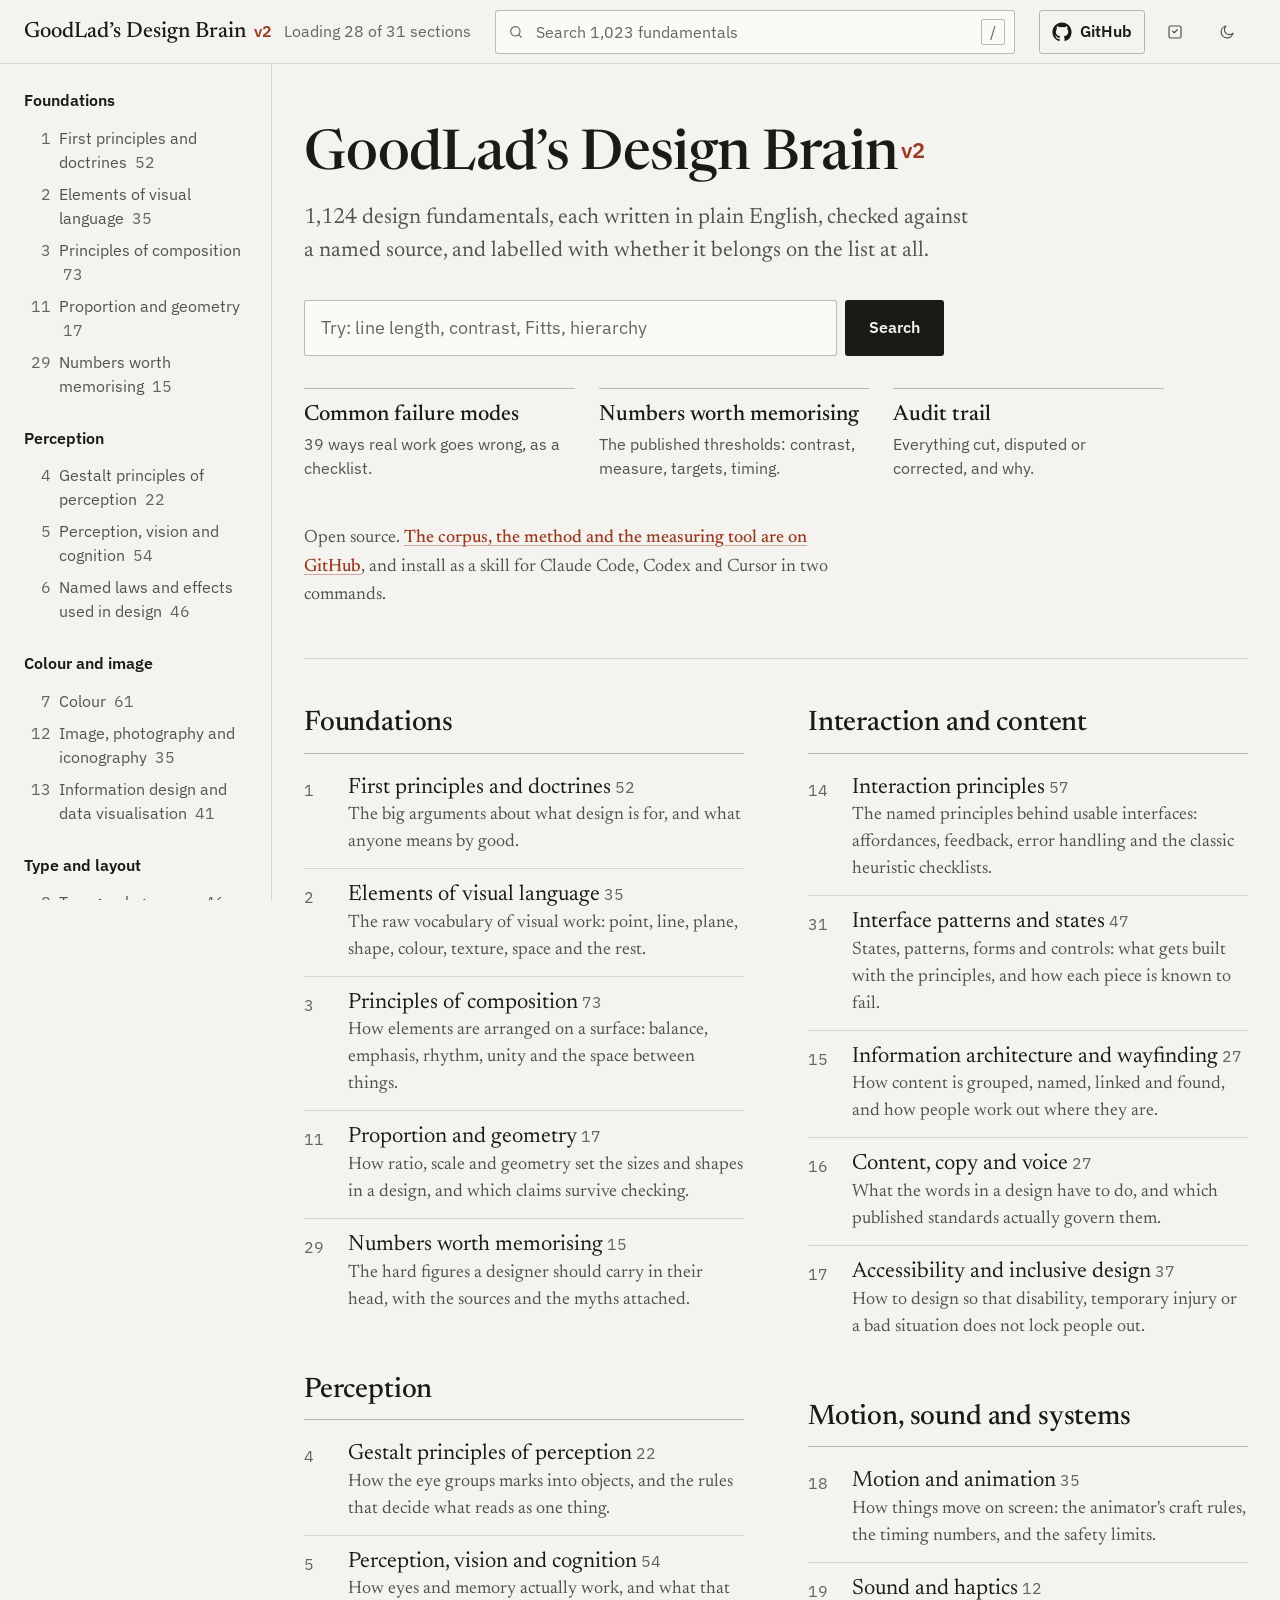
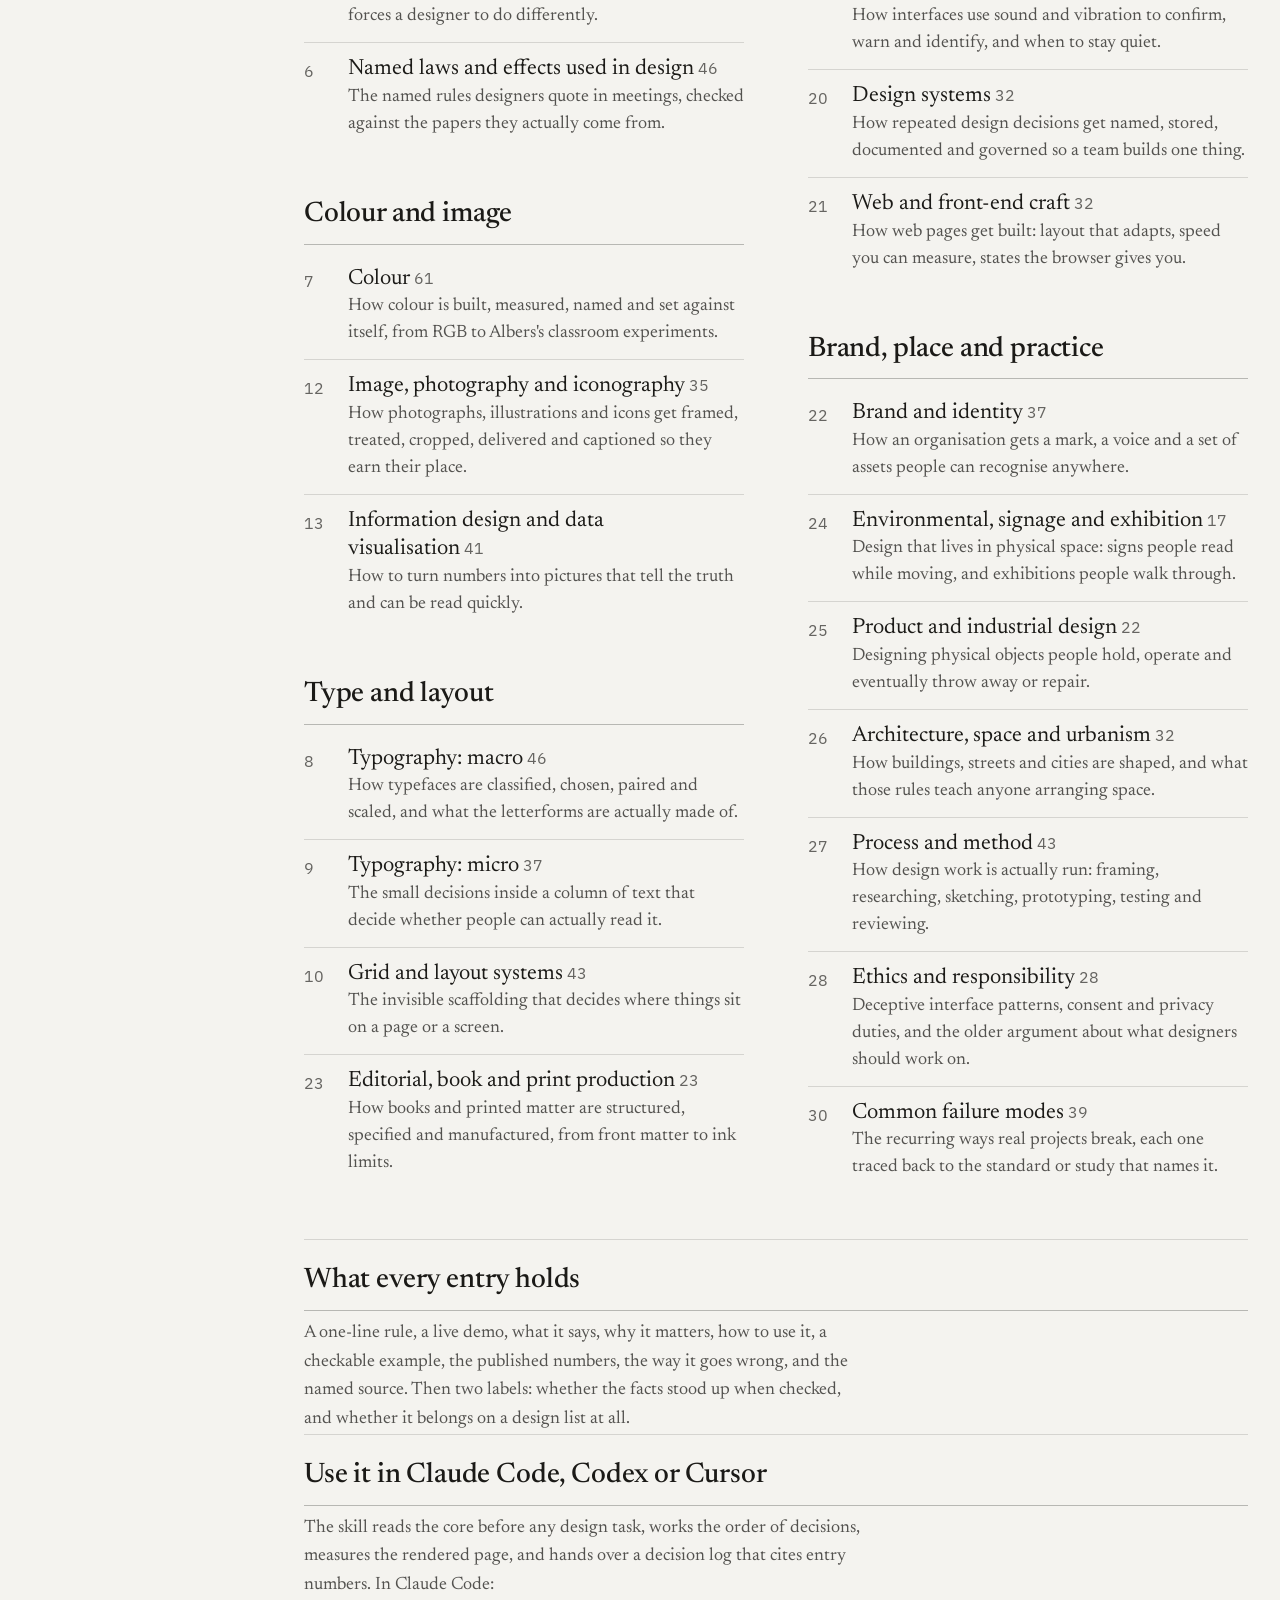
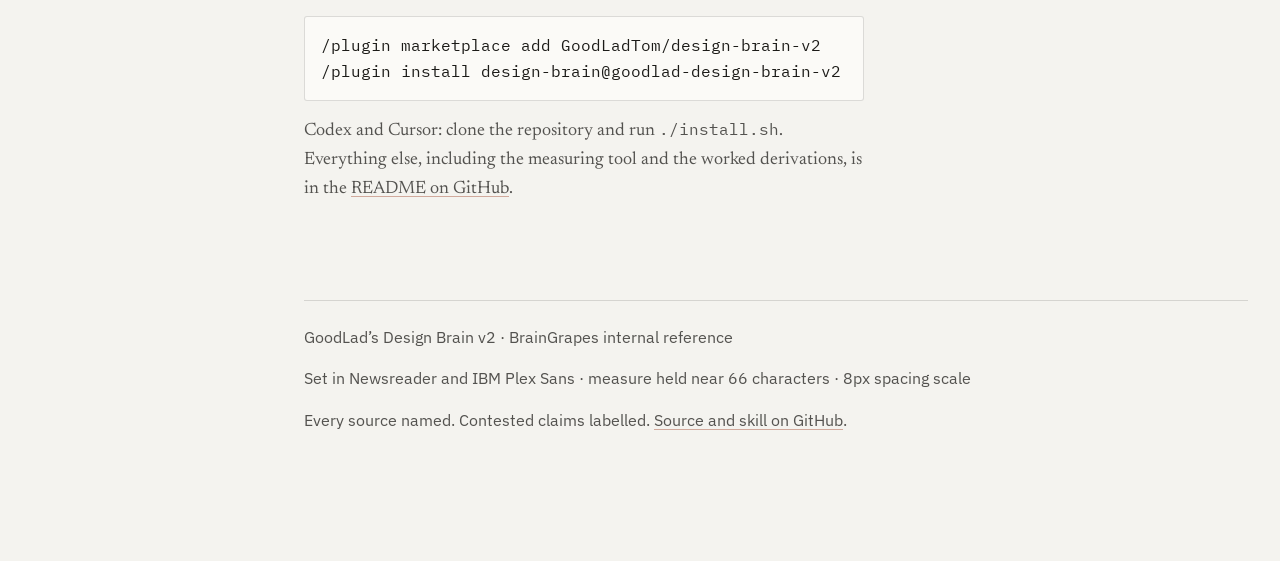
==== commit fe65914e: "Point the site at the repo, and the README at the install A labelled GitHub link in the top bar, an " ====
--- a/site/index.html
+++ b/site/index.html
@@ -44,7 +44,11 @@
   </div>
 
   <div class="topbar__actions">
-    <a class="icon-btn" href="#/audit" aria-label="Audit trail" title="Audit trail">
+    <a class="gh-link" href="https://github.com/GoodLadTom/design-brain-v2" aria-label="Design Brain on GitHub: source, corpus and the skill for Claude Code, Codex and Cursor">
+      <svg viewBox="0 0 24 24" aria-hidden="true"><path fill="currentColor" d="M12 .5C5.65.5.5 5.65.5 12c0 5.08 3.29 9.39 7.86 10.91.58.1.79-.25.79-.56v-2.17c-3.2.7-3.87-1.37-3.87-1.37-.52-1.33-1.28-1.68-1.28-1.68-1.04-.71.08-.7.08-.7 1.15.08 1.76 1.19 1.76 1.19 1.03 1.76 2.7 1.25 3.36.96.1-.75.4-1.25.73-1.54-2.55-.29-5.24-1.28-5.24-5.68 0-1.26.45-2.28 1.19-3.09-.12-.29-.52-1.46.11-3.05 0 0 .97-.31 3.18 1.18a11 11 0 0 1 5.79 0c2.2-1.49 3.17-1.18 3.17-1.18.63 1.59.24 2.76.12 3.05.74.81 1.19 1.83 1.19 3.09 0 4.41-2.69 5.38-5.25 5.67.41.36.78 1.06.78 2.14v3.17c0 .31.21.67.8.56A11.5 11.5 0 0 0 23.5 12C23.5 5.65 18.35.5 12 .5z"/></svg>
+      <span>GitHub</span>
+    </a>
+    <a class="icon-btn icon-btn--audit" href="#/audit" aria-label="Audit trail" title="Audit trail">
       <svg viewBox="0 0 24 24" fill="none" stroke="currentColor" stroke-width="1.6" aria-hidden="true">
         <path d="M9 11l2 2 4-4" stroke-linecap="round" stroke-linejoin="round"/>
         <rect x="4" y="4" width="16" height="16" rx="2"/>
--- a/site/assets/styles.css
+++ b/site/assets/styles.css
@@ -163,6 +163,7 @@
 
 button, input { font: inherit; color: inherit; }
 button { background: none; border: none; cursor: pointer; }
+code { font-family: var(--font-mono); font-size: var(--t-xs); }
 
 hr { height: 1px; border: 0; background: var(--rule); margin: var(--s-7) 0; }
 
@@ -324,7 +325,32 @@
 .search-input:focus + .search-icon + .search-kbd,
 .search-input:not(:placeholder-shown) + .search-icon + .search-kbd { opacity: 0; }
 
-.topbar__actions { display: flex; align-items: center; gap: var(--s-1); flex: 0 0 auto; }
+.topbar__actions { display: flex; align-items: center; gap: var(--s-2); flex: 0 0 auto; }
+
+/* The way in for anyone who wants the skill: labelled, not an icon to decode (#493). */
+.gh-link {
+  display: inline-flex;
+  align-items: center;
+  gap: var(--s-2);
+  min-height: 44px;
+  padding: 0 var(--s-3);
+  border: 1px solid var(--rule-strong);
+  border-radius: var(--radius);
+  font-family: var(--font-ui);
+  font-size: var(--t-xs);
+  font-weight: 600;
+  color: var(--ink);
+  text-decoration: none;
+  white-space: nowrap;
+}
+.gh-link:hover { border-color: var(--accent); color: var(--accent); }
+.gh-link svg { width: 20px; height: 20px; flex: none; }
+@media (max-width: 700px) {
+  .topbar { gap: var(--s-3); }
+  .gh-link { padding: 0; width: 44px; justify-content: center; border: 0; }
+  .gh-link span { position: absolute; width: 1px; height: 1px; overflow: hidden; clip: rect(0 0 0 0); }
+  .icon-btn--audit { display: none; } /* still one tap away in the rail */
+}
 
 .icon-btn {
   display: grid;
@@ -505,6 +531,25 @@
 .ways strong { display: block; font-family: var(--font-text); font-weight: 500; font-size: var(--t-lg); line-height: 1.3; margin-bottom: var(--s-1); }
 .ways span { display: block; color: var(--ink-2); font-size: var(--t-xs); font-family: var(--font-ui); line-height: 1.45; }
 .ways a:hover strong { color: var(--accent); }
+
+.hero__note { margin-top: var(--s-6); max-width: var(--measure); color: var(--ink-2); font-size: var(--t-base); }
+.hero__note a { color: var(--accent); font-weight: 500; }
+
+/* Install block: the two commands, and where to read more. */
+.install { padding-top: var(--s-5); border-top: 1px solid var(--rule); margin-bottom: var(--s-7); }
+.install p { max-width: var(--measure); color: var(--ink-2); }
+.install pre {
+  margin: var(--s-4) 0;
+  padding: var(--s-4);
+  background: var(--paper-raised);
+  border: 1px solid var(--rule);
+  border-radius: var(--radius);
+  font-family: var(--font-mono);
+  font-size: var(--t-xs);
+  line-height: 1.6;
+  overflow-x: auto;
+  max-width: var(--measure);
+}
 
 /* The sections, in seven named groups. A directory, not a grid of equals. */
 .groups { columns: 2; column-gap: var(--s-8); }
